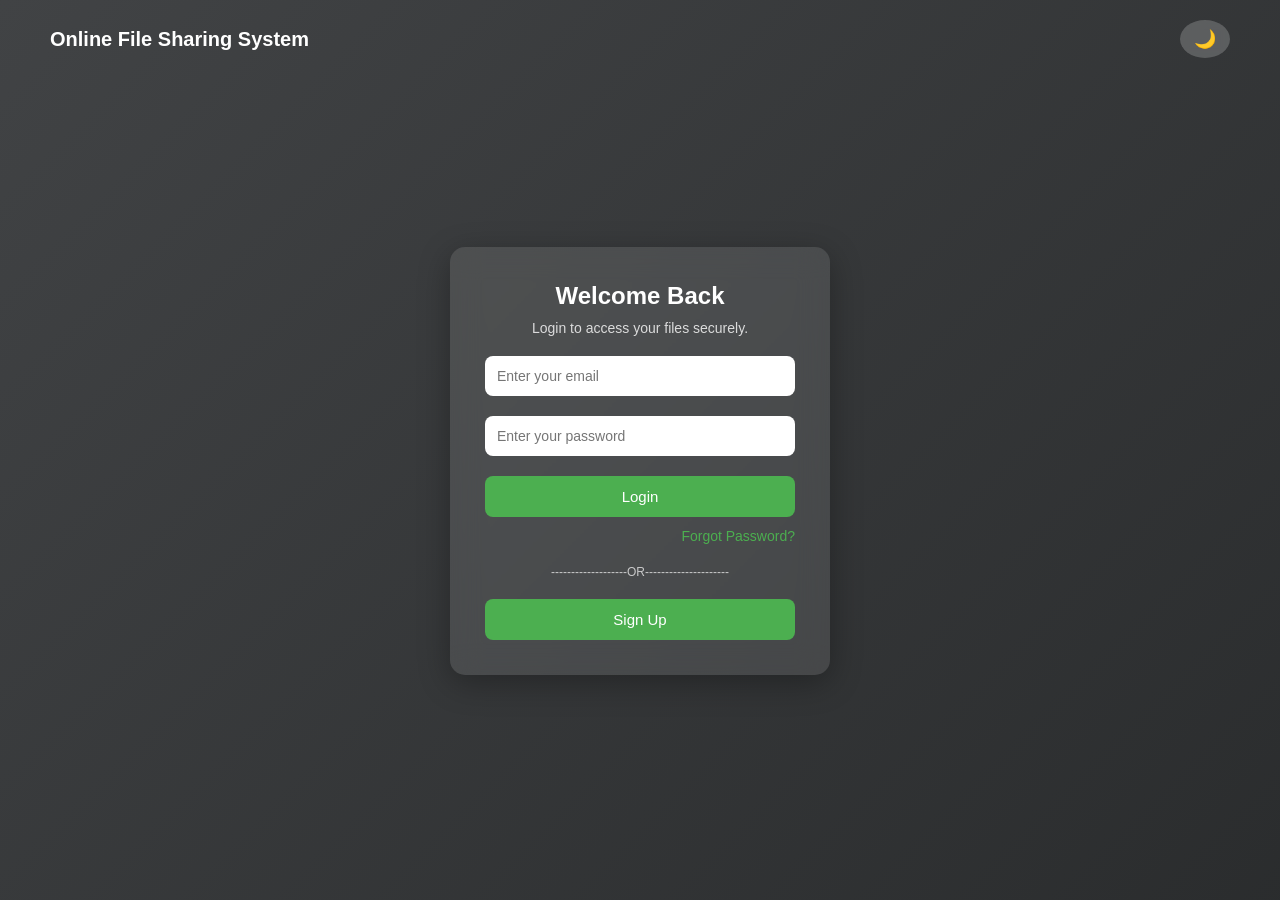
==== Frontend/Dashboard/index.html @ 9f50d28c "dashboard added some dashboard features" ====
<!DOCTYPE html>
<html lang="en">
<head>
  <meta charset="UTF-8">
  <meta name="viewport" content="width=device-width, initial-scale=1.0">
  <title>Online File Sharing System</title>
  <link href="https://fonts.googleapis.com/css2?family=Inter:wght@400;500;600;700&display=swap" rel="stylesheet">
  <link rel="stylesheet" href="https://cdnjs.cloudflare.com/ajax/libs/font-awesome/6.5.0/css/all.min.css">
  <link rel="stylesheet" href="style.css">
 <script>
  const currentUser = localStorage.getItem('username');
  
  if (!currentUser) {
    // Step back one folder, then enter the Login page folder
    window.location.href = '../Login page/index.html'; 
  }
</script>
</head>
<body>
    <script>
        const earlyTheme = localStorage.getItem('fileShareTheme') || 'dark';
    if (earlyTheme === 'dark') {
      document.body.classList.add('dark-mode');
    } else {
      document.body.classList.remove('dark-mode');
    }
    </script>

<div class="dashboard">

  <div class="sidebar">
    <h2 class="logo">
      <i class="fa-solid fa-layer-group" style="color: #4facfe;"></i> FileShare
    </h2>
    <ul>
      <li class="active"><i class="fa-solid fa-house"></i> Dashboard</li>
      <li><i class="fa-solid fa-folder"></i> My Files</li>
      <li class="spacer"></li>
      <li><i class="fa-solid fa-clock"></i> Recent Files</li>
      <li><i class="fa-solid fa-cloud-arrow-up"></i> Upload Files</li>
      <li class="spacer"></li>
      <li><i class="fa-solid fa-trash"></i> Trash</li>
      <li><i class="fa-solid fa-gear"></i> Settings</li>
    </ul>
  </div>

  <div class="main">
    
    <div class="topbar">
      <div class="search-bar">
        <i class="fa-solid fa-magnifying-glass"></i>
        <input type="text" placeholder="Search files...">
      </div>
      
      <div class="user-area">
  <div class="theme-toggle" id="theme-toggle" style="cursor: pointer; font-size: 20px; color: var(--text-muted);">
    <i class="fa-solid fa-moon"></i>
  </div>
  
  <div class="notification">
    <i class="fa-solid fa-bell"></i>
    <span class="badge">1</span>
  </div>
<div class="user-profile" id="profile-btn">
  <span id="display-username">Loading...</span>
  <i class="fa-solid fa-chevron-down"></i>
  
  <div class="profile-dropdown" id="profile-dropdown">
    <a href="profile.html"><i class="fa-regular fa-user"></i> My Profile</a>
    <a href="settings.html"><i class="fa-solid fa-gear"></i> Account Settings</a>
    <a href="#"><i class="fa-solid fa-cloud-arrow-up"></i> Upgrade Storage</a>
    <div class="dropdown-divider"></div>
    <a href="#" class="logout-text" id="logout-btn"><i class="fa-solid fa-arrow-right-from-bracket"></i> Log Out</a>
  </div>
</div>
</div>
    </div>

    <div class="stats">
      <div class="card">
        <div class="card-icon blue"><i class="fa-solid fa-file-lines"></i></div>
        <div class="card-info">
          <p>Files Uploaded</p>
          <h3>128</h3>
        </div>
      </div>

      <div class="card">
        <div class="card-icon green"><i class="fa-solid fa-database"></i></div>
        <div class="card-info">
          <p>Storage Used</p>
          <h3>6.8GB</h3>
        </div>
      </div>

      <div class="card">
        <div class="card-icon light-blue"><i class="fa-solid fa-link"></i></div>
        <div class="card-info">
          <p>Shared Links</p>
          <h3>24</h3>
        </div>
      </div>

      <div class="card">
        <div class="card-icon purple"><i class="fa-solid fa-download"></i></div>
        <div class="card-info">
          <p>Total Downloads</p>
          <h3>542</h3>
        </div>
      </div>
    </div>

    <div class="transfer">
      <div class="transfer-item">
        <div class="transfer-circle">
          <i class="fa-regular fa-paper-plane" style="color: #0088ff;"></i>
        </div>
        <p>Sent</p>
      </div>

      <div class="transfer-item">
        <div class="transfer-circle">
          <i class="fa-solid fa-download" style="background: -webkit-linear-gradient(#00c6ff, #0072ff); -webkit-background-clip: text; -webkit-text-fill-color: transparent;"></i>
        </div>
        <p>Receive</p>
      </div>
    </div>

    <h2 class="section-title">Recent Files</h2>
    <div class="table-container">
      <table>
        <thead>
          <tr>
            <th>File Name</th>
            <th>Size</th>
            <th>Uploaded</th>
            <th>Actions</th>
          </tr>
        </thead>
        <tbody>
          <tr>
            <td><i class="fa-solid fa-file-pdf" style="color: #ff4747;"></i> report.pdf</td>
            <td>2.5 MB</td>
            <td>Today</td>
            <td>
              <button class="action-btn"><i class="fa-solid fa-download"></i></button>
              <button class="action-btn"><i class="fa-solid fa-link"></i></button>
              <button class="action-btn"><i class="fa-solid fa-trash"></i></button>
            </td>
          </tr>
          <tr>
            <td><i class="fa-solid fa-file-video" style="color: #2b5cff;"></i> video.mp4</td>
            <td>1.8 GB</td>
            <td>Yesterday</td>
            <td>
              <button class="action-btn"><i class="fa-solid fa-download"></i></button>
              <button class="action-btn"><i class="fa-solid fa-link"></i></button>
              <button class="action-btn"><i class="fa-solid fa-trash"></i></button>
            </td>
          </tr>
          <tr>
            <td><i class="fa-solid fa-file-zipper" style="color: #ffb700;"></i> project.zip</td>
            <td>450 MB</td>
            <td>Mar 10, 2024</td>
            <td>
              <button class="action-btn"><i class="fa-solid fa-download"></i></button>
              <button class="action-btn"><i class="fa-solid fa-link"></i></button>
              <button class="action-btn"><i class="fa-solid fa-trash"></i></button>
            </td>
          </tr>
          <tr>
            <td><i class="fa-solid fa-file-image" style="color: #00d2ff;"></i> photo.jpg</td>
            <td>5.2 MB</td>
            <td>Mar 8, 2024</td>
            <td>
              <button class="action-btn"><i class="fa-solid fa-download"></i></button>
              <button class="action-btn"><i class="fa-solid fa-link"></i></button>
              <button class="action-btn"><i class="fa-solid fa-trash"></i></button>
            </td>
          </tr>
        </tbody>
      </table>
    </div>

  </div>
</div>
</div>
</div>

<script src="script.js"></script>

</body>
</html>
</body>
</html>
---- Frontend/Dashboard/style.css ----
* {
  box-sizing: border-box;
  margin: 0;
  padding: 0;
}

:root {
  /* Light Mode Variables */
  --bg-body: #f4f7f6;
  --bg-sidebar: #1e293b;
  --bg-card: #ffffff;
  --text-main: #333333;
  --text-muted: #64748b;
  --border-color: #e2e8f0;
  --hover-sidebar: #334155;
  --hover-btn: #f8fafc;
}

body.dark-mode {
  /* Dark Mode Variables */
  --bg-body: #0f172a;
  --bg-sidebar: #020617;
  --bg-card: #1e293b;
  --text-main: #f1f5f9;
  --text-muted: #94a3b8;
  --border-color: #334155;
  --hover-sidebar: #0f172a;
  --hover-btn: #334155;
}

body {
  font-family: 'Inter', Arial, sans-serif;
  background: var(--bg-body);
  color: var(--text-main);
  transition: background-color 0.3s ease, color 0.3s ease;
}

.dashboard {
  display: flex;
  height: 100vh;
}

/* SIDEBAR */
.sidebar {
  width: 250px;
  background: var(--bg-sidebar);
  color: white;
  padding: 20px 0;
  display: flex;
  flex-direction: column;
  transition: background-color 0.3s ease;
}

.logo {
  padding: 0 25px;
  margin-bottom: 30px;
  font-size: 20px;
  display: flex;
  align-items: center;
  gap: 10px;
}

.sidebar ul {
  list-style: none;
}

.sidebar li {
  padding: 15px 25px;
  cursor: pointer;
  display: flex;
  align-items: center;
  gap: 15px;
  font-size: 15px;
  color: #94a3b8;
  transition: all 0.2s ease;
}

.sidebar li.spacer {
  height: 20px;
  padding: 0;
  cursor: default;
}

.sidebar li:hover,
.sidebar li.active {
  background: var(--hover-sidebar);
  color: white;
}

.sidebar li.active {
  border-left: 4px solid #4facfe;
  padding-left: 21px;
}

.sidebar li i {
  font-size: 18px;
}

/* MAIN CONTENT */
.main {
  flex: 1;
  padding: 30px 40px;
  overflow-y: auto;
}

/* TOPBAR */
.topbar {
  display: flex;
  justify-content: space-between;
  align-items: center;
  margin-bottom: 30px;
  background: var(--bg-card);
  padding: 15px 25px;
  border-radius: 12px;
  box-shadow: 0 2px 10px rgba(0,0,0,0.02);
  transition: background-color 0.3s ease;
}

.search-bar {
  position: relative;
  width: 300px;
}

.search-bar i {
  position: absolute;
  left: 15px;
  top: 50%;
  transform: translateY(-50%);
  color: var(--text-muted);
}

.search-bar input {
  width: 100%;
  padding: 10px 10px 10px 40px;
  border: 1px solid var(--border-color);
  border-radius: 8px;
  background: var(--bg-body);
  color: var(--text-main);
  outline: none;
  font-family: inherit;
  transition: background-color 0.3s ease, border-color 0.3s ease, color 0.3s ease;
}

.user-area {
  display: flex;
  align-items: center;
  gap: 30px;
}

.notification {
  position: relative;
  cursor: pointer;
  color: var(--text-muted);
  font-size: 20px;
}

.badge {
  position: absolute;
  top: -5px;
  right: -5px;
  background: #ef4444;
  color: white;
  font-size: 10px;
  font-weight: bold;
  padding: 2px 6px;
  border-radius: 50%;
}

.user-profile {
  display: flex;
  align-items: center;
  gap: 10px;
  cursor: pointer;
  font-weight: 500;
}

/* STATS */
.stats {
  display: grid;
  grid-template-columns: repeat(4, 1fr);
  gap: 20px;
  margin-bottom: 40px;
}

.card {
  background: var(--bg-card);
  padding: 20px;
  border-radius: 12px;
  box-shadow: 0 2px 10px rgba(0,0,0,0.03);
  display: flex;
  align-items: center;
  gap: 15px;
  transition: background-color 0.3s ease;
}

.card-icon {
  width: 50px;
  height: 50px;
  border-radius: 8px;
  display: flex;
  align-items: center;
  justify-content: center;
  font-size: 22px;
}

.card-icon.blue { background: #eff6ff; color: #3b82f6; }
.card-icon.green { background: #f0fdf4; color: #22c55e; }
.card-icon.light-blue { background: #f0f9ff; color: #0ea5e9; }
.card-icon.purple { background: #faf5ff; color: #a855f7; }

body.dark-mode .card-icon.blue { background: rgba(59, 130, 246, 0.2); }
body.dark-mode .card-icon.green { background: rgba(34, 197, 94, 0.2); }
body.dark-mode .card-icon.light-blue { background: rgba(14, 165, 233, 0.2); }
body.dark-mode .card-icon.purple { background: rgba(168, 85, 247, 0.2); }

.card-info p {
  font-size: 13px;
  color: var(--text-muted);
  margin-bottom: 5px;
}

.card-info h3 {
  font-size: 22px;
  color: var(--text-main);
}

/* TRANSFER BUTTONS */
.transfer {
  display: flex;
  justify-content: center;
  gap: 80px;
  margin-bottom: 50px;
}

.transfer-item {
  text-align: center;
}

.transfer-circle {
  width: 120px;
  height: 120px;
  background: var(--bg-card);
  border-radius: 50%;
  display: flex;
  align-items: center;
  justify-content: center;
  font-size: 45px;
  box-shadow: 0 10px 25px rgba(0,0,0,0.05);
  cursor: pointer;
  transition: transform 0.2s ease, background-color 0.3s ease;
  margin-bottom: 15px;
}

.transfer-circle:hover {
  transform: translateY(-5px);
}

.transfer-item p {
  font-size: 18px;
  font-weight: 500;
  color: var(--text-main);
}

/* RECENT FILES TABLE */
.section-title {
  font-size: 18px;
  color: var(--text-main);
  margin-bottom: 15px;
}

.table-container {
  background: var(--bg-card);
  border-radius: 12px;
  box-shadow: 0 2px 10px rgba(0,0,0,0.03);
  padding: 10px 20px;
  transition: background-color 0.3s ease;
}

table {
  width: 100%;
  border-collapse: collapse;
}

th {
  text-align: left;
  padding: 15px 10px;
  font-size: 13px;
  color: var(--text-muted);
  font-weight: 600;
  border-bottom: 1px solid var(--border-color);
}

td {
  padding: 15px 10px;
  font-size: 14px;
  color: var(--text-main);
  border-bottom: 1px solid var(--border-color);
  font-weight: 500;
}

td i {
  font-size: 18px;
  margin-right: 10px;
  vertical-align: middle;
}

tr:last-child td {
  border-bottom: none;
}

.action-btn {
  background: var(--bg-card);
  border: 1px solid var(--border-color);
  border-radius: 6px;
  width: 32px;
  height: 32px;
  margin-right: 5px;
  cursor: pointer;
  color: var(--text-muted);
  transition: all 0.2s ease;
}

.action-btn i {
  margin: 0;
  font-size: 14px;
}

.action-btn:hover {
  background: var(--hover-btn);
  color: var(--text-main);
}
/* PROFILE DROPDOWN */
.user-profile {
  position: relative; 
}

.profile-dropdown {
  position: absolute;
  top: 45px;
  right: 0;
  width: 200px;
  background: var(--bg-card);
  border: 1px solid var(--border-color);
  border-radius: 10px;
  box-shadow: 0 10px 25px rgba(0,0,0,0.1);
  display: flex;
  flex-direction: column;
  padding: 10px 0;
  
  /* Hidden by default */
  opacity: 0;
  visibility: hidden;
  transform: translateY(-10px);
  transition: all 0.2s ease;
  z-index: 100;
}

/* Class to show the menu via JavaScript */
.profile-dropdown.show {
  opacity: 1;
  visibility: visible;
  transform: translateY(0);
}

.profile-dropdown a {
  text-decoration: none;
  color: var(--text-main);
  padding: 10px 20px;
  font-size: 14px;
  display: flex;
  align-items: center;
  gap: 12px;
  transition: background-color 0.2s ease;
}

.profile-dropdown a:hover {
  background: var(--hover-btn);
}

.profile-dropdown i {
  color: var(--text-muted);
  font-size: 16px;
  width: 16px;
  text-align: center;
}

.dropdown-divider {
  height: 1px;
  background: var(--border-color);
  margin: 8px 0;
}

.profile-dropdown .logout-text {
  color: #ef4444;
}

.profile-dropdown .logout-text i {
  color: #ef4444;
}
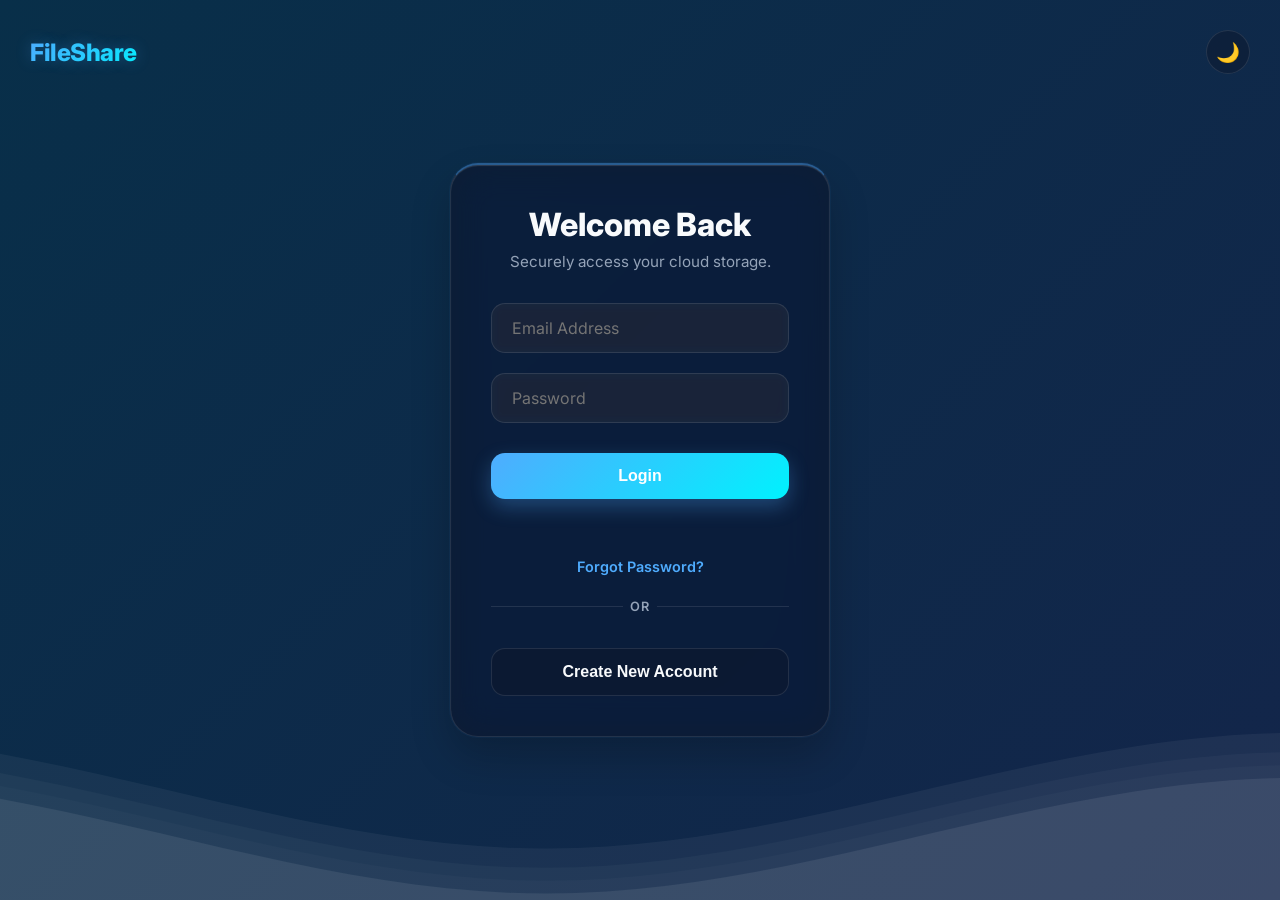
==== commit 537f5ffb: "password hash security changes" ====
--- a/Frontend/Dashboard/index.html
+++ b/Frontend/Dashboard/index.html
@@ -3,193 +3,208 @@
 <head>
   <meta charset="UTF-8">
   <meta name="viewport" content="width=device-width, initial-scale=1.0">
-  <title>Online File Sharing System</title>
+  <title>Dashboard - FileShare</title>
   <link href="https://fonts.googleapis.com/css2?family=Inter:wght@400;500;600;700&display=swap" rel="stylesheet">
   <link rel="stylesheet" href="https://cdnjs.cloudflare.com/ajax/libs/font-awesome/6.5.0/css/all.min.css">
   <link rel="stylesheet" href="style.css">
- <script>
-  const currentUser = localStorage.getItem('username');
-  
-  if (!currentUser) {
-    // Step back one folder, then enter the Login page folder
-    window.location.href = '../Login page/index.html'; 
-  }
-</script>
+  <script>if (!localStorage.getItem('username')) window.location.href = '../Login page/index.html';</script>
+  <style>
+    /* Storage usage bar on dashboard */
+    .storage-summary {
+      background: var(--bg-glass);
+      backdrop-filter: blur(16px) saturate(120%);
+      -webkit-backdrop-filter: blur(16px) saturate(120%);
+      border: 1px solid var(--border-glass);
+      border-radius: 14px;
+      padding: 16px 22px;
+      box-shadow: 0 4px 16px rgba(0,0,0,0.08), var(--reflection);
+      display: flex;
+      align-items: center;
+      gap: 16px;
+      margin-bottom: 30px;
+      flex-wrap: wrap;
+    }
+    .storage-icon { font-size: 22px; color: #4facfe; filter: drop-shadow(0 0 6px rgba(79,172,254,0.5)); }
+    .storage-info { flex: 1; min-width: 180px; }
+    .storage-label { font-size: 13px; font-weight: 600; color: var(--text-main); margin-bottom: 8px; display: flex; justify-content: space-between; }
+    .storage-track { height: 7px; background: rgba(255,255,255,0.1); border-radius: 4px; overflow: hidden; }
+    .storage-fill  { height: 100%; border-radius: 4px; background: linear-gradient(90deg, #4facfe, #00f2fe); transition: width 0.8s ease; }
+    .storage-fill.warn { background: linear-gradient(90deg, #f97316, #ef4444); }
+    .storage-pct { font-size: 13px; color: var(--text-muted); white-space: nowrap; }
+
+    /* Uploaded files mini list */
+    .upload-success-list {
+      margin-top: 12px;
+      display: flex;
+      flex-direction: column;
+      gap: 6px;
+      max-height: 160px;
+      overflow-y: auto;
+    }
+    .upload-success-item {
+      display: flex;
+      align-items: center;
+      gap: 10px;
+      padding: 8px 12px;
+      background: rgba(34,197,94,0.08);
+      border: 1px solid rgba(34,197,94,0.2);
+      border-radius: 8px;
+      font-size: 13px;
+      color: var(--text-main);
+      animation: slideInUp 0.3s ease;
+    }
+    .upload-success-item i { color: #22c55e; }
+    .upload-success-item .file-size { margin-left: auto; color: var(--text-muted); font-size: 12px; }
+    @keyframes slideInUp { from { opacity:0; transform: translateY(8px); } to { opacity:1; transform: translateY(0); } }
+  </style>
 </head>
 <body>
-    <script>
-        const earlyTheme = localStorage.getItem('fileShareTheme') || 'dark';
-    if (earlyTheme === 'dark') {
-      document.body.classList.add('dark-mode');
-    } else {
-      document.body.classList.remove('dark-mode');
-    }
-    </script>
-
-<div class="dashboard">
-
-  <div class="sidebar">
-    <h2 class="logo">
-      <i class="fa-solid fa-layer-group" style="color: #4facfe;"></i> FileShare
-    </h2>
-    <ul>
-      <li class="active"><i class="fa-solid fa-house"></i> Dashboard</li>
-      <li><i class="fa-solid fa-folder"></i> My Files</li>
-      <li class="spacer"></li>
-      <li><i class="fa-solid fa-clock"></i> Recent Files</li>
-      <li><i class="fa-solid fa-cloud-arrow-up"></i> Upload Files</li>
-      <li class="spacer"></li>
-      <li><i class="fa-solid fa-trash"></i> Trash</li>
-      <li><i class="fa-solid fa-gear"></i> Settings</li>
-    </ul>
+  <script>
+    if ((localStorage.getItem('fileShareTheme') || 'dark') === 'dark') document.body.classList.add('dark-mode');
+    else document.body.classList.remove('dark-mode');
+  </script>
+
+  <div class="dashboard">
+    <div class="sidebar">
+      <h2 class="logo"><i class="fa-solid fa-layer-group" style="color:#4facfe; filter:drop-shadow(0 0 6px rgba(79,172,254,0.6));"></i> <span style="background:linear-gradient(135deg,#4facfe,#a855f7);-webkit-background-clip:text;background-clip:text;-webkit-text-fill-color:transparent;">FileShare</span></h2>
+      <ul>
+        <li class="active"><a href="index.html"><i class="fa-solid fa-house"></i> Dashboard</a></li>
+        <li><a href="profile.html"><i class="fa-solid fa-user"></i> My Profile</a></li>
+        <li><a href="files.html"><i class="fa-solid fa-folder"></i> My Files</a></li>
+        <li><a href="settings.html"><i class="fa-solid fa-lock"></i> Account Security</a></li>
+        <li><a href="app_settings.html"><i class="fa-solid fa-sliders"></i> App Settings</a></li>
+      </ul>
+      <div class="sidebar-footer">
+        <button class="logout-btn-sidebar" id="sidebar-logout-btn">
+          <i class="fa-solid fa-arrow-right-from-bracket"></i> Log Out
+        </button>
+      </div>
+    </div>
+
+    <div class="main">
+      <div class="topbar">
+        <div class="hamburger-menu" id="hamburger-menu"><span></span><span></span><span></span></div>
+        <div class="search-bar">
+          <i class="fa-solid fa-magnifying-glass"></i>
+          <input type="text" placeholder="Search files..." id="dashboard-search">
+        </div>
+        <div class="user-area">
+          <div class="theme-toggle" id="theme-toggle" style="cursor:pointer;font-size:20px;color:var(--text-muted);"><i class="fa-solid fa-moon"></i></div>
+          <div class="notification" id="notification-bell">
+            <i class="fa-solid fa-bell"></i><span class="badge">1</span>
+            <div class="notification-dropdown" id="notification-dropdown">
+              <div class="notification-header">
+                <h3>Notifications</h3>
+                <div class="clear-all" id="clear-notifications">Clear All</div>
+              </div>
+              <div class="notification-list" id="notification-list">
+                <div class="notification-empty" id="notification-empty">No notifications</div>
+              </div>
+            </div>
+          </div>
+          <div class="user-profile" id="profile-btn">
+            <span id="display-username">Loading...</span><i class="fa-solid fa-chevron-down"></i>
+            <div class="profile-dropdown" id="profile-dropdown">
+              <a href="profile.html"><i class="fa-regular fa-user"></i> My Profile</a>
+              <a href="settings.html"><i class="fa-solid fa-lock"></i> Account Security</a>
+              <a href="app_settings.html"><i class="fa-solid fa-sliders"></i> App Settings</a>
+              <div class="dropdown-divider"></div>
+              <a href="#" class="logout-text" id="logout-btn"><i class="fa-solid fa-arrow-right-from-bracket"></i> Log Out</a>
+            </div>
+          </div>
+        </div>
+      </div>
+
+      <!-- Stats -->
+      <div class="stats" id="stats-container"></div>
+
+      <!-- Storage summary bar -->
+      <div class="storage-summary">
+        <i class="fa-solid fa-hard-drive storage-icon"></i>
+        <div class="storage-info">
+          <div class="storage-label">
+            <span>Storage</span>
+            <span id="dash-storage-text">0 MB of 1 GB</span>
+          </div>
+          <div class="storage-track">
+            <div class="storage-fill" id="dash-storage-fill" style="width:0%;"></div>
+          </div>
+        </div>
+        <div class="storage-pct"><span id="dash-storage-pct">0%</span> used</div>
+        <a href="files.html" style="text-decoration:none;">
+          <button style="padding:7px 14px;border-radius:8px;border:1px solid var(--border-glass);background:var(--bg-glass);color:var(--text-main);cursor:pointer;font-size:13px;font-weight:600;backdrop-filter:blur(8px);">
+            Manage →
+          </button>
+        </a>
+      </div>
+
+      <!-- Transfer circles -->
+      <div class="transfer">
+        <div class="transfer-item">
+          <a href="#" style="text-decoration:none;" title="Send functionality coming soon">
+            <div class="transfer-circle"><i class="fa-regular fa-paper-plane" style="color:#0088ff;"></i></div>
+          </a>
+          <p>Sent</p>
+        </div>
+        <div class="transfer-item">
+          <a href="#" style="text-decoration:none;" title="Receive functionality coming soon">
+            <div class="transfer-circle"><i class="fa-solid fa-download" style="color:#4facfe;"></i></div>
+          </a>
+          <p>Receive</p>
+        </div>
+      </div>
+
+      <!-- Drag & Drop Upload -->
+      <div class="upload-dropzone" id="upload-dropzone">
+        <i class="fa-solid fa-cloud-arrow-up"></i>
+        <h3>Drag & Drop Files Here</h3>
+        <p>Or click to browse your device</p>
+        <input type="file" id="file-input" multiple>
+        <button class="browse-btn" id="browse-btn"><i class="fa-solid fa-folder-open"></i> Browse Files</button>
+        <div class="upload-progress" id="upload-progress" style="display:none;">
+          <div class="progress-bar"><div class="progress-fill" id="progress-fill"></div></div>
+          <span id="progress-text">0%</span>
+        </div>
+        <!-- Success file list appears here -->
+        <div class="upload-success-list" id="upload-success-list"></div>
+      </div>
+
+      <div style="display:flex;align-items:center;justify-content:space-between;margin-bottom:15px;margin-top:10px;">
+        <h2 class="section-title" style="margin-bottom:0;">Recent Files</h2>
+        <a href="files.html" style="text-decoration:none;font-size:13px;color:#4facfe;font-weight:600;">View all →</a>
+      </div>
+      <div class="table-container" id="recent-files-container"></div>
+    </div>
   </div>
 
-  <div class="main">
-    
-    <div class="topbar">
-      <div class="search-bar">
-        <i class="fa-solid fa-magnifying-glass"></i>
-        <input type="text" placeholder="Search files...">
-      </div>
-      
-      <div class="user-area">
-  <div class="theme-toggle" id="theme-toggle" style="cursor: pointer; font-size: 20px; color: var(--text-muted);">
-    <i class="fa-solid fa-moon"></i>
-  </div>
-  
-  <div class="notification">
-    <i class="fa-solid fa-bell"></i>
-    <span class="badge">1</span>
-  </div>
-<div class="user-profile" id="profile-btn">
-  <span id="display-username">Loading...</span>
-  <i class="fa-solid fa-chevron-down"></i>
-  
-  <div class="profile-dropdown" id="profile-dropdown">
-    <a href="profile.html"><i class="fa-regular fa-user"></i> My Profile</a>
-    <a href="settings.html"><i class="fa-solid fa-gear"></i> Account Settings</a>
-    <a href="#"><i class="fa-solid fa-cloud-arrow-up"></i> Upgrade Storage</a>
-    <div class="dropdown-divider"></div>
-    <a href="#" class="logout-text" id="logout-btn"><i class="fa-solid fa-arrow-right-from-bracket"></i> Log Out</a>
-  </div>
-</div>
-</div>
-    </div>
-
-    <div class="stats">
-      <div class="card">
-        <div class="card-icon blue"><i class="fa-solid fa-file-lines"></i></div>
-        <div class="card-info">
-          <p>Files Uploaded</p>
-          <h3>128</h3>
-        </div>
-      </div>
-
-      <div class="card">
-        <div class="card-icon green"><i class="fa-solid fa-database"></i></div>
-        <div class="card-info">
-          <p>Storage Used</p>
-          <h3>6.8GB</h3>
-        </div>
-      </div>
-
-      <div class="card">
-        <div class="card-icon light-blue"><i class="fa-solid fa-link"></i></div>
-        <div class="card-info">
-          <p>Shared Links</p>
-          <h3>24</h3>
-        </div>
-      </div>
-
-      <div class="card">
-        <div class="card-icon purple"><i class="fa-solid fa-download"></i></div>
-        <div class="card-info">
-          <p>Total Downloads</p>
-          <h3>542</h3>
-        </div>
-      </div>
-    </div>
-
-    <div class="transfer">
-      <div class="transfer-item">
-        <div class="transfer-circle">
-          <i class="fa-regular fa-paper-plane" style="color: #0088ff;"></i>
-        </div>
-        <p>Sent</p>
-      </div>
-
-      <div class="transfer-item">
-        <div class="transfer-circle">
-          <i class="fa-solid fa-download" style="background: -webkit-linear-gradient(#00c6ff, #0072ff); -webkit-background-clip: text; -webkit-text-fill-color: transparent;"></i>
-        </div>
-        <p>Receive</p>
-      </div>
-    </div>
-
-    <h2 class="section-title">Recent Files</h2>
-    <div class="table-container">
-      <table>
-        <thead>
-          <tr>
-            <th>File Name</th>
-            <th>Size</th>
-            <th>Uploaded</th>
-            <th>Actions</th>
-          </tr>
-        </thead>
-        <tbody>
-          <tr>
-            <td><i class="fa-solid fa-file-pdf" style="color: #ff4747;"></i> report.pdf</td>
-            <td>2.5 MB</td>
-            <td>Today</td>
-            <td>
-              <button class="action-btn"><i class="fa-solid fa-download"></i></button>
-              <button class="action-btn"><i class="fa-solid fa-link"></i></button>
-              <button class="action-btn"><i class="fa-solid fa-trash"></i></button>
-            </td>
-          </tr>
-          <tr>
-            <td><i class="fa-solid fa-file-video" style="color: #2b5cff;"></i> video.mp4</td>
-            <td>1.8 GB</td>
-            <td>Yesterday</td>
-            <td>
-              <button class="action-btn"><i class="fa-solid fa-download"></i></button>
-              <button class="action-btn"><i class="fa-solid fa-link"></i></button>
-              <button class="action-btn"><i class="fa-solid fa-trash"></i></button>
-            </td>
-          </tr>
-          <tr>
-            <td><i class="fa-solid fa-file-zipper" style="color: #ffb700;"></i> project.zip</td>
-            <td>450 MB</td>
-            <td>Mar 10, 2024</td>
-            <td>
-              <button class="action-btn"><i class="fa-solid fa-download"></i></button>
-              <button class="action-btn"><i class="fa-solid fa-link"></i></button>
-              <button class="action-btn"><i class="fa-solid fa-trash"></i></button>
-            </td>
-          </tr>
-          <tr>
-            <td><i class="fa-solid fa-file-image" style="color: #00d2ff;"></i> photo.jpg</td>
-            <td>5.2 MB</td>
-            <td>Mar 8, 2024</td>
-            <td>
-              <button class="action-btn"><i class="fa-solid fa-download"></i></button>
-              <button class="action-btn"><i class="fa-solid fa-link"></i></button>
-              <button class="action-btn"><i class="fa-solid fa-trash"></i></button>
-            </td>
-          </tr>
-        </tbody>
-      </table>
-    </div>
-
-  </div>
-</div>
-</div>
-</div>
-
-<script src="script.js"></script>
-
-</body>
-</html>
+  <script src="script.js"></script>
+  <script>
+    document.addEventListener('DOMContentLoaded', () => {
+      // Populate storage bar from cache
+      function updateDashStorage(mb) {
+        const QUOTA = 1024;
+        const pct = Math.min((mb / QUOTA) * 100, 100).toFixed(1);
+        document.getElementById('dash-storage-fill').style.width = pct + '%';
+        if (parseFloat(pct) >= 80) document.getElementById('dash-storage-fill').classList.add('warn');
+        document.getElementById('dash-storage-text').textContent = mb >= 1024
+          ? `${(mb/1024).toFixed(2)} GB of 1 GB`
+          : `${parseFloat(mb).toFixed(1)} MB of 1 GB`;
+        document.getElementById('dash-storage-pct').textContent = pct + '%';
+      }
+      const cachedMb = parseFloat(localStorage.getItem('userStorageMB') || '0');
+      updateDashStorage(cachedMb);
+
+      // Search filters the recent files table
+      const searchInput = document.getElementById('dashboard-search');
+      if (searchInput) {
+        searchInput.addEventListener('input', () => {
+          const q = searchInput.value.toLowerCase();
+          document.querySelectorAll('#recent-files-container tbody tr').forEach(row => {
+            row.style.display = row.textContent.toLowerCase().includes(q) ? '' : 'none';
+          });
+        });
+      }
+    });
+  </script>
 </body>
 </html>
--- a/Frontend/Dashboard/style.css
+++ b/Frontend/Dashboard/style.css
@@ -5,50 +5,112 @@
 }
 
 :root {
-  /* Light Mode Variables */
-  --bg-body: #f4f7f6;
-  --bg-sidebar: #1e293b;
-  --bg-card: #ffffff;
-  --text-main: #333333;
-  --text-muted: #64748b;
-  --border-color: #e2e8f0;
-  --hover-sidebar: #334155;
-  --hover-btn: #f8fafc;
+  /* Light Mode Variables - Soft Animated Gradient */
+  --bg-body-1: #e0c3fc;
+  --bg-body-2: #8ec5fc;
+  --bg-body-3: #e0f2fe;
+  
+  /* Glass & Neon Variables (Light) */
+  --bg-glass: rgba(255, 255, 255, 0.4);
+  --bg-glass-heavy: rgba(255, 255, 255, 0.65);
+  --border-glass: rgba(255, 255, 255, 0.6);
+  --reflection: inset 0 1px 1px rgba(255, 255, 255, 0.9);
+  --neon-glow: rgba(59, 130, 246, 0.4);
+  
+  --text-main: #1e293b;
+  --text-muted: #475569;
+  --hover-btn: rgba(255, 255, 255, 0.8);
 }
 
 body.dark-mode {
-  /* Dark Mode Variables */
-  --bg-body: #0f172a;
-  --bg-sidebar: #020617;
-  --bg-card: #1e293b;
-  --text-main: #f1f5f9;
+  /* Dark Mode Variables - Deep Animated Gradient */
+  --bg-body-1: #0f172a;
+  --bg-body-2: #1e1b4b;
+  --bg-body-3: #082f49;
+  
+  /* Glass & Neon Variables (Dark) */
+  --bg-glass: rgba(15, 23, 42, 0.45);
+  --bg-glass-heavy: rgba(15, 23, 42, 0.7);
+  --border-glass: rgba(255, 255, 255, 0.1);
+  --reflection: inset 0 1px 1px rgba(255, 255, 255, 0.15);
+  --neon-glow: rgba(79, 172, 254, 0.6);
+  
+  --text-main: #f8fafc;
   --text-muted: #94a3b8;
-  --border-color: #334155;
-  --hover-sidebar: #0f172a;
-  --hover-btn: #334155;
-}
-
+  --hover-btn: rgba(255, 255, 255, 0.1);
+}
+
+/* Animated Gradient Background */
 body {
   font-family: 'Inter', Arial, sans-serif;
-  background: var(--bg-body);
-  color: var(--text-main);
-  transition: background-color 0.3s ease, color 0.3s ease;
+  background: linear-gradient(-45deg, var(--bg-body-1), var(--bg-body-2), var(--bg-body-3));
+  background-size: 400% 400%;
+  animation: gradientBG 15s ease infinite;
+  color: var(--text-main);
+  transition: color 0.3s ease;
+  min-height: 100vh;
+  position: relative;
+  overflow-x: hidden;
+}
+
+/* Ambient floating orbs behind everything */
+body::before, body::after {
+  content: '';
+  position: fixed;
+  border-radius: 50%;
+  filter: blur(80px);
+  pointer-events: none;
+  z-index: 0;
+}
+body::before {
+  width: 520px; height: 520px;
+  background: radial-gradient(circle, rgba(79,172,254,0.18), transparent 70%);
+  top: -120px; left: -120px;
+  animation: floatOrb1 20s ease-in-out infinite alternate;
+}
+body::after {
+  width: 420px; height: 420px;
+  background: radial-gradient(circle, rgba(168,85,247,0.15), transparent 70%);
+  bottom: -90px; right: -90px;
+  animation: floatOrb2 25s ease-in-out infinite alternate;
+}
+@keyframes floatOrb1 { from { transform: translate(0,0); } to { transform: translate(60px, 40px); } }
+@keyframes floatOrb2 { from { transform: translate(0,0); } to { transform: translate(-50px, -30px); } }
+
+@keyframes gradientBG {
+  0% { background-position: 0% 50%; }
+  50% { background-position: 100% 50%; }
+  100% { background-position: 0% 50%; }
 }
 
 .dashboard {
   display: flex;
   height: 100vh;
+}
+
+/* ================= GLASS REUSABLE STYLES ================= */
+.glass-panel {
+  background: var(--bg-glass);
+  backdrop-filter: blur(16px) saturate(120%);
+  -webkit-backdrop-filter: blur(16px) saturate(120%);
+  border: 1px solid var(--border-glass);
+  box-shadow: 0 8px 32px 0 rgba(0, 0, 0, 0.1), var(--reflection);
+  transition: all 0.3s ease;
 }
 
 /* SIDEBAR */
 .sidebar {
   width: 250px;
-  background: var(--bg-sidebar);
-  color: white;
+  background: var(--bg-glass-heavy);
+  backdrop-filter: blur(20px) saturate(120%);
+  -webkit-backdrop-filter: blur(20px) saturate(120%);
+  border-right: 1px solid var(--border-glass);
   padding: 20px 0;
   display: flex;
   flex-direction: column;
-  transition: background-color 0.3s ease;
+  z-index: 10;
+  box-shadow: 4px 0 24px rgba(0,0,0,0.05), var(--reflection);
+  height: 100vh; /* Ensure full height */
 }
 
 .logo {
@@ -58,10 +120,12 @@
   display: flex;
   align-items: center;
   gap: 10px;
-}
-
-.sidebar ul {
+  text-shadow: 0 0 10px var(--neon-glow); /* Neon text glow */
+}
+
+.sidebar ul { 
   list-style: none;
+  flex: 1; /* This will push everything after the ul to the bottom */
 }
 
 .sidebar li {
@@ -71,30 +135,80 @@
   align-items: center;
   gap: 15px;
   font-size: 15px;
-  color: #94a3b8;
+  color: var(--text-muted);
   transition: all 0.2s ease;
-}
-
-.sidebar li.spacer {
-  height: 20px;
-  padding: 0;
-  cursor: default;
-}
-
-.sidebar li:hover,
-.sidebar li.active {
-  background: var(--hover-sidebar);
+  position: relative;
+}
+
+.sidebar-footer {
+  padding: 20px 25px;
+  border-top: 1px solid var(--border-glass);
+  margin-top: auto;
+}
+
+.logout-btn-sidebar {
+  width: 100%;
+  display: flex;
+  align-items: center;
+  gap: 12px;
+  padding: 12px 20px;
+  background: rgba(239, 68, 68, 0.1);
+  border: 1px solid rgba(239, 68, 68, 0.2);
+  border-radius: 12px;
+  color: #ef4444;
+  font-size: 14px;
+  font-weight: 600;
+  cursor: pointer;
+  transition: all 0.2s ease;
+}
+
+.logout-btn-sidebar:hover {
+  background: #ef4444;
   color: white;
-}
-
-.sidebar li.active {
+  box-shadow: 0 4px 15px rgba(239, 68, 68, 0.4);
+  transform: translateY(-2px);
+}
+
+.sidebar li {
+  cursor: pointer;
+  transition: all 0.2s ease;
+  position: relative;
+  display: flex;
+}
+
+.sidebar li a {
+  display: flex;
+  align-items: center;
+  gap: 15px;
+  padding: 15px 25px;
+  width: 100%;
+  color: var(--text-muted);
+  text-decoration: none;
+  transition: all 0.2s ease;
+}
+
+.sidebar li:hover a {
+  background: var(--hover-btn);
+  color: var(--text-main);
+}
+
+.sidebar li.active a {
+  color: var(--text-main);
+  background: linear-gradient(90deg, rgba(79,172,254,0.15) 0%, transparent 100%);
   border-left: 4px solid #4facfe;
   padding-left: 21px;
-}
-
-.sidebar li i {
-  font-size: 18px;
-}
+  box-shadow: inset 15px 0 20px -15px var(--neon-glow);
+  text-shadow: 0 0 8px rgba(255,255,255,0.3);
+  font-weight: 600;
+  letter-spacing: 0.01em;
+}
+
+.sidebar li.active i {
+  color: #4facfe;
+  filter: drop-shadow(0 0 8px #4facfe);
+}
+
+.sidebar li i { font-size: 18px; }
 
 /* MAIN CONTENT */
 .main {
@@ -109,11 +223,8 @@
   justify-content: space-between;
   align-items: center;
   margin-bottom: 30px;
-  background: var(--bg-card);
   padding: 15px 25px;
-  border-radius: 12px;
-  box-shadow: 0 2px 10px rgba(0,0,0,0.02);
-  transition: background-color 0.3s ease;
+  border-radius: 16px;
 }
 
 .search-bar {
@@ -132,13 +243,21 @@
 .search-bar input {
   width: 100%;
   padding: 10px 10px 10px 40px;
-  border: 1px solid var(--border-color);
-  border-radius: 8px;
-  background: var(--bg-body);
+  border: 1px solid var(--border-glass);
+  border-radius: 12px;
+  background: rgba(255, 255, 255, 0.1);
   color: var(--text-main);
   outline: none;
   font-family: inherit;
-  transition: background-color 0.3s ease, border-color 0.3s ease, color 0.3s ease;
+  backdrop-filter: blur(5px);
+  transition: all 0.3s ease;
+  box-shadow: var(--reflection);
+}
+
+.search-bar input:focus {
+  border-color: #4facfe;
+  box-shadow: 0 0 15px var(--neon-glow), var(--reflection);
+  background: rgba(255, 255, 255, 0.2);
 }
 
 .user-area {
@@ -150,8 +269,13 @@
 .notification {
   position: relative;
   cursor: pointer;
-  color: var(--text-muted);
+  color: var(--text-main);
   font-size: 20px;
+  transition: text-shadow 0.2s ease;
+}
+
+.notification:hover {
+  text-shadow: 0 0 10px var(--neon-glow);
 }
 
 .badge {
@@ -164,6 +288,7 @@
   font-weight: bold;
   padding: 2px 6px;
   border-radius: 50%;
+  box-shadow: 0 0 10px rgba(239, 68, 68, 0.6); /* Neon red */
 }
 
 .user-profile {
@@ -172,9 +297,10 @@
   gap: 10px;
   cursor: pointer;
   font-weight: 500;
-}
-
-/* STATS */
+  position: relative; 
+}
+
+/* STATS CARDS */
 .stats {
   display: grid;
   grid-template-columns: repeat(4, 1fr);
@@ -183,35 +309,50 @@
 }
 
 .card {
-  background: var(--bg-card);
   padding: 20px;
-  border-radius: 12px;
-  box-shadow: 0 2px 10px rgba(0,0,0,0.03);
+  border-radius: 16px;
   display: flex;
   align-items: center;
   gap: 15px;
-  transition: background-color 0.3s ease;
+  position: relative;
+  overflow: hidden;
+}
+
+/* Shimmer overlay on card hover */
+.card::after {
+  content: '';
+  position: absolute;
+  inset: 0;
+  border-radius: 16px;
+  background: linear-gradient(135deg, rgba(255,255,255,0.15), transparent 60%, rgba(255,255,255,0.04));
+  opacity: 0;
+  transition: opacity 0.35s ease;
+  pointer-events: none;
+}
+
+.card:hover::after { opacity: 1; }
+
+.card:hover {
+  transform: translateY(-3px);
+  box-shadow: 0 12px 40px 0 rgba(0, 0, 0, 0.15), var(--reflection), 0 0 20px var(--neon-glow);
 }
 
 .card-icon {
   width: 50px;
   height: 50px;
-  border-radius: 8px;
+  border-radius: 12px;
   display: flex;
   align-items: center;
   justify-content: center;
   font-size: 22px;
-}
-
-.card-icon.blue { background: #eff6ff; color: #3b82f6; }
-.card-icon.green { background: #f0fdf4; color: #22c55e; }
-.card-icon.light-blue { background: #f0f9ff; color: #0ea5e9; }
-.card-icon.purple { background: #faf5ff; color: #a855f7; }
-
-body.dark-mode .card-icon.blue { background: rgba(59, 130, 246, 0.2); }
-body.dark-mode .card-icon.green { background: rgba(34, 197, 94, 0.2); }
-body.dark-mode .card-icon.light-blue { background: rgba(14, 165, 233, 0.2); }
-body.dark-mode .card-icon.purple { background: rgba(168, 85, 247, 0.2); }
+  border: 1px solid rgba(255,255,255,0.2);
+}
+
+/* Neon glow for icons */
+.card-icon.blue { background: rgba(59, 130, 246, 0.15); color: #3b82f6; box-shadow: inset 0 0 10px rgba(59,130,246,0.2), 0 0 15px rgba(59,130,246,0.3); }
+.card-icon.green { background: rgba(34, 197, 94, 0.15); color: #22c55e; box-shadow: inset 0 0 10px rgba(34,197,94,0.2), 0 0 15px rgba(34,197,94,0.3); }
+.card-icon.light-blue { background: rgba(14, 165, 233, 0.15); color: #0ea5e9; box-shadow: inset 0 0 10px rgba(14,165,233,0.2), 0 0 15px rgba(14,165,233,0.3); }
+.card-icon.purple { background: rgba(168, 85, 247, 0.15); color: #a855f7; box-shadow: inset 0 0 10px rgba(168,85,247,0.2), 0 0 15px rgba(168,85,247,0.3); }
 
 .card-info p {
   font-size: 13px;
@@ -222,6 +363,7 @@
 .card-info h3 {
   font-size: 22px;
   color: var(--text-main);
+  text-shadow: 0 0 8px rgba(255,255,255,0.2);
 }
 
 /* TRANSFER BUTTONS */
@@ -232,27 +374,23 @@
   margin-bottom: 50px;
 }
 
-.transfer-item {
-  text-align: center;
-}
+.transfer-item { text-align: center; }
 
 .transfer-circle {
   width: 120px;
   height: 120px;
-  background: var(--bg-card);
   border-radius: 50%;
   display: flex;
   align-items: center;
   justify-content: center;
   font-size: 45px;
-  box-shadow: 0 10px 25px rgba(0,0,0,0.05);
   cursor: pointer;
-  transition: transform 0.2s ease, background-color 0.3s ease;
   margin-bottom: 15px;
 }
 
 .transfer-circle:hover {
   transform: translateY(-5px);
+  box-shadow: 0 15px 35px rgba(0,0,0,0.1), var(--reflection), 0 0 30px var(--neon-glow);
 }
 
 .transfer-item p {
@@ -263,17 +401,21 @@
 
 /* RECENT FILES TABLE */
 .section-title {
-  font-size: 18px;
+  font-size: 19px;
+  font-weight: 700;
+  letter-spacing: -0.3px;
   color: var(--text-main);
   margin-bottom: 15px;
+  background: linear-gradient(135deg, var(--text-main) 40%, var(--text-muted));
+  -webkit-background-clip: text;
+  background-clip: text;
+  -webkit-text-fill-color: transparent;
+  text-shadow: none;
 }
 
 .table-container {
-  background: var(--bg-card);
-  border-radius: 12px;
-  box-shadow: 0 2px 10px rgba(0,0,0,0.03);
+  border-radius: 16px;
   padding: 10px 20px;
-  transition: background-color 0.3s ease;
 }
 
 table {
@@ -287,75 +429,75 @@
   font-size: 13px;
   color: var(--text-muted);
   font-weight: 600;
-  border-bottom: 1px solid var(--border-color);
+  border-bottom: 1px solid var(--border-glass);
 }
 
 td {
   padding: 15px 10px;
   font-size: 14px;
   color: var(--text-main);
-  border-bottom: 1px solid var(--border-color);
+  border-bottom: 1px solid rgba(255,255,255,0.05);
   font-weight: 500;
 }
+
+/* Soft hover effect for table rows */
+tbody tr { transition: background-color 0.2s ease; }
+tbody tr:hover { background: rgba(255, 255, 255, 0.05); }
 
 td i {
   font-size: 18px;
   margin-right: 10px;
   vertical-align: middle;
-}
-
-tr:last-child td {
-  border-bottom: none;
-}
+  filter: drop-shadow(0 0 4px rgba(255,255,255,0.3));
+}
+
+tr:last-child td { border-bottom: none; }
 
 .action-btn {
-  background: var(--bg-card);
-  border: 1px solid var(--border-color);
-  border-radius: 6px;
+  background: rgba(255, 255, 255, 0.1);
+  border: 1px solid var(--border-glass);
+  border-radius: 8px;
   width: 32px;
   height: 32px;
   margin-right: 5px;
   cursor: pointer;
-  color: var(--text-muted);
+  color: var(--text-main);
   transition: all 0.2s ease;
-}
-
-.action-btn i {
-  margin: 0;
-  font-size: 14px;
-}
+  box-shadow: var(--reflection);
+}
+
+.action-btn i { margin: 0; font-size: 14px; }
 
 .action-btn:hover {
-  background: var(--hover-btn);
-  color: var(--text-main);
-}
+  background: #3b82f6;
+  color: white;
+  border-color: #3b82f6;
+  box-shadow: 0 0 15px #3b82f6, var(--reflection);
+}
+
 /* PROFILE DROPDOWN */
-.user-profile {
-  position: relative; 
-}
-
 .profile-dropdown {
   position: absolute;
   top: 45px;
   right: 0;
-  width: 200px;
-  background: var(--bg-card);
-  border: 1px solid var(--border-color);
-  border-radius: 10px;
-  box-shadow: 0 10px 25px rgba(0,0,0,0.1);
+  width: 220px;
+  background: var(--bg-glass-heavy);
+  backdrop-filter: blur(25px) saturate(150%);
+  -webkit-backdrop-filter: blur(25px) saturate(150%);
+  border-radius: 12px;
   display: flex;
   flex-direction: column;
   padding: 10px 0;
-  
-  /* Hidden by default */
+
   opacity: 0;
   visibility: hidden;
   transform: translateY(-10px);
-  transition: all 0.2s ease;
   z-index: 100;
-}
-
-/* Class to show the menu via JavaScript */
+  border: 1px solid var(--border-glass);
+  box-shadow: 0 15px 40px rgba(0, 0, 0, 0.2), var(--reflection);
+  transition: all 0.3s ease cubic-bezier(0.4, 0, 0.2, 1);
+}
+
 .profile-dropdown.show {
   opacity: 1;
   visibility: visible;
@@ -365,7 +507,7 @@
 .profile-dropdown a {
   text-decoration: none;
   color: var(--text-main);
-  padding: 10px 20px;
+  padding: 12px 20px;
   font-size: 14px;
   display: flex;
   align-items: center;
@@ -375,25 +517,698 @@
 
 .profile-dropdown a:hover {
   background: var(--hover-btn);
-}
-
-.profile-dropdown i {
-  color: var(--text-muted);
-  font-size: 16px;
-  width: 16px;
-  text-align: center;
+  color: var(--text-main);
 }
 
 .dropdown-divider {
   height: 1px;
-  background: var(--border-color);
+  background: var(--border-glass);
   margin: 8px 0;
 }
 
-.profile-dropdown .logout-text {
-  color: #ef4444;
-}
-
-.profile-dropdown .logout-text i {
-  color: #ef4444;
+/* ================= MODAL OVERLAY ================= */
+.modal-overlay {
+  position: fixed;
+  top: 0; left: 0; right: 0; bottom: 0;
+  background: rgba(0, 0, 0, 0.4);
+  backdrop-filter: blur(8px);
+  display: flex;
+  align-items: center;
+  justify-content: center;
+  z-index: 1000;
+  opacity: 0;
+  visibility: hidden;
+  transition: all 0.3s ease;
+}
+
+.modal-overlay.active {
+  opacity: 1;
+  visibility: visible;
+}
+
+.modal-content {
+  padding: 30px;
+  border-radius: 16px;
+  width: 400px;
+  max-width: 90%;
+}
+
+/* ================= GLOBAL FORM STYLES ================= */
+.form-group {
+  margin-bottom: 20px;
+  display: flex;
+  flex-direction: column;
+  gap: 8px;
+}
+
+.text-input, .file-input {
+  padding: 12px;
+  border: 1px solid var(--border-glass);
+  border-radius: 10px;
+  background: rgba(255, 255, 255, 0.05);
+  color: var(--text-main);
+  font-family: inherit;
+  font-size: 14px;
+  outline: none;
+  transition: all 0.3s ease;
+  width: 100%;
+  box-shadow: inset 0 2px 4px rgba(0,0,0,0.05);
+}
+
+.text-input:focus, .file-input:focus {
+  border-color: #4facfe;
+  box-shadow: 0 0 15px var(--neon-glow), inset 0 2px 4px rgba(0,0,0,0.05);
+  background: rgba(255, 255, 255, 0.15);
+}
+
+.btn-primary {
+  background: linear-gradient(135deg, #4facfe 0%, #00f2fe 100%);
+  color: white;
+  border: none;
+  padding: 10px 20px;
+  border-radius: 8px;
+  cursor: pointer;
+  font-weight: 600;
+  box-shadow: 0 4px 15px rgba(79, 172, 254, 0.4), var(--reflection);
+  transition: all 0.2s ease;
+}
+
+.btn-primary:hover {
+  transform: translateY(-2px);
+  box-shadow: 0 8px 25px rgba(79, 172, 254, 0.6), var(--reflection);
+}
+
+.btn-cancel {
+  background: rgba(255, 255, 255, 0.1);
+  border: 1px solid var(--border-glass);
+  padding: 10px 20px;
+  border-radius: 8px;
+  cursor: pointer;
+  color: var(--text-main);
+  font-weight: 500;
+  transition: all 0.2s ease;
+}
+
+.btn-cancel:hover { background: rgba(255, 255, 255, 0.2); }
+
+/* INJECT GLASS CLASS INTO HTML COMPONENTS */
+.topbar, .card, .transfer-circle, .table-container, .profile-dropdown, .modal-content,
+.profile-header, .settings-container, .profile-stats-pill,
+.profile-card, .stat-card, .profile-panel {
+  background: var(--bg-glass);
+  backdrop-filter: blur(16px) saturate(120%);
+  -webkit-backdrop-filter: blur(16px) saturate(120%);
+  border: 1px solid var(--border-glass);
+  box-shadow: 0 8px 32px 0 rgba(0, 0, 0, 0.1), var(--reflection);
+}
+
+/* Profile card uses heavier glass to stand out above the cover banner */
+.profile-card {
+  background: var(--bg-glass-heavy);
+  backdrop-filter: blur(20px) saturate(120%);
+  -webkit-backdrop-filter: blur(20px) saturate(120%);
+}
+
+/* ================= SKELETON LOADERS ================= */
+.skeleton-loader {
+  background: linear-gradient(90deg, #f0f0f0 25%, #e0e0e0 50%, #f0f0f0 75%);
+  background-size: 200% 100%;
+  animation: loading 1.5s ease infinite;
+  border-radius: 8px;
+}
+
+@keyframes loading {
+  0% { background-position: 200% 0; }
+  100% { background-position: -200% 0; }
+}
+
+/* Skeleton variants */
+.skeleton-text {
+  height: 20px;
+  width: 100%;
+  margin: 4px 0;
+}
+
+.skeleton-text-lg {
+  height: 24px;
+  width: 100%;
+  margin: 4px 0;
+}
+
+.skeleton-circle {
+  width: 40px;
+  height: 40px;
+  border-radius: 50%;
+  margin: 0 auto;
+}
+
+.skeleton-rect {
+  width: 100%;
+  height: 16px;
+  border-radius: 4px;
+  margin: 4px 0;
+}
+
+.skeleton-rect-lg {
+  width: 100%;
+  height: 24px;
+  border-radius: 4px;
+  margin: 4px 0;
+}
+
+/* Dark mode skeleton loaders */
+body.dark-mode .skeleton-loader {
+  background: linear-gradient(90deg, #374151 25%, #424b5c 50%, #374151 75%);
+  background-size: 200% 100%;
+}
+
+body.dark-mode .skeleton-text,
+body.dark-mode .skeleton-text-lg,
+body.dark-mode .skeleton-rect,
+body.dark-mode .skeleton-rect-lg {
+  background: rgba(75, 85, 99, 0.5);
+}
+.notification-dropdown {
+  position: absolute;
+  top: 100%;
+  right: 0;
+  width: 320px;
+  margin-top: 10px;
+  background: var(--bg-glass-heavy);
+  backdrop-filter: blur(20px) saturate(120%);
+  -webkit-backdrop-filter: blur(20px) saturate(120%);
+  border: 1px solid var(--border-glass);
+  border-radius: 12px;
+  box-shadow: 0 15px 40px rgba(0, 0, 0, 0.2), var(--reflection);
+  z-index: 100;
+  opacity: 0;
+  visibility: hidden;
+  transform: translateY(-10px);
+  transition: all 0.3s ease;
+  overflow: hidden;
+}
+
+.notification-dropdown.active {
+  opacity: 1;
+  visibility: visible;
+  transform: translateY(0);
+}
+
+.notification-header {
+  padding: 16px 20px;
+  border-bottom: 1px solid var(--border-glass);
+  display: flex;
+  justify-content: space-between;
+  align-items: center;
+}
+
+.notification-header h3 {
+  font-size: 16px;
+  color: var(--text-main);
+  margin: 0;
+}
+
+.notification-header .clear-all {
+  font-size: 13px;
+  color: var(--text-muted);
+  cursor: pointer;
+  padding: 4px 8px;
+  border-radius: 6px;
+  transition: background 0.2s ease;
+}
+
+.notification-header .clear-all:hover {
+  background: var(--hover-btn);
+}
+
+.notification-list {
+  max-height: 300px;
+  overflow-y: auto;
+  padding: 12px 0;
+}
+
+/* Custom scrollbar for notification list */
+.notification-list::-webkit-scrollbar {
+  width: 6px;
+}
+
+.notification-list::-webkit-scrollbar-track {
+  background: transparent;
+}
+
+.notification-list::-webkit-scrollbar-thumb {
+  background: var(--border-glass);
+  border-radius: 3px;
+}
+
+.notification-list::-webkit-scrollbar-thumb:hover {
+  background: var(--text-muted);
+}
+
+.notification-item {
+  display: flex;
+  align-items: flex-start;
+  padding: 12px 20px;
+  border-bottom: 1px solid rgba(255,255,255,0.05);
+  transition: background 0.2s ease;
+  cursor: pointer;
+}
+
+.notification-item:hover {
+  background: var(--hover-btn);
+}
+
+.notification-item.unread {
+  background: rgba(79, 172, 254, 0.05);
+  border-left: 3px solid #4facfe;
+}
+
+.notification-item.unread .notification-title {
+  font-weight: 600;
+}
+
+.notification-item:last-child {
+  border-bottom: none;
+}
+
+.notification-icon {
+  width: 36px;
+  height: 36px;
+  border-radius: 8px;
+  display: flex;
+  align-items: center;
+  justify-content: center;
+  margin-right: 12px;
+  flex-shrink: 0;
+}
+
+.notification-icon.upload { background: rgba(59, 130, 246, 0.15); color: #3b82f6; }
+.notification-icon.share { background: rgba(168, 85, 247, 0.15); color: #a855f7; }
+.notification-icon.download { background: rgba(34, 197, 94, 0.15); color: #22c55e; }
+.notification-icon.system { background: rgba(245, 158, 11, 0.15); color: #f59e0b; }
+
+.notification-content {
+  flex: 1;
+}
+
+.notification-title {
+  font-size: 14px;
+  font-weight: 600;
+  color: var(--text-main);
+  margin-bottom: 4px;
+}
+
+.notification-description {
+  font-size: 13px;
+  color: var(--text-muted);
+  margin-bottom: 4px;
+}
+
+.notification-time {
+  font-size: 12px;
+  color: var(--text-muted);
+}
+
+/* Empty state */
+.notification-empty {
+  text-align: center;
+  padding: 30px 20px;
+  color: var(--text-muted);
+  font-size: 14px;
+}
+
+/* Drag and Drop Upload Area */
+.upload-dropzone {
+  border: 2px dashed var(--border-glass);
+  border-radius: 16px;
+  padding: 40px;
+  text-align: center;
+  background: rgba(255, 255, 255, 0.02);
+  transition: all 0.3s ease;
+  margin: 20px 0;
+  position: relative;
+  overflow: hidden;
+}
+
+.upload-dropzone:hover,
+.upload-dropzone.dragover {
+  border-color: #4facfe;
+  background: rgba(79, 172, 254, 0.08);
+  transform: translateY(-2px);
+  box-shadow: 0 10px 30px rgba(79, 172, 254, 0.2);
+}
+
+.upload-dropzone.dragover::before {
+  content: '';
+  position: absolute;
+  top: 0; left: 0; right: 0; bottom: 0;
+  background: rgba(79, 172, 254, 0.1);
+  z-index: 1;
+}
+
+.upload-dropzone i {
+  font-size: 48px;
+  color: var(--text-muted);
+  margin-bottom: 16px;
+  transition: all 0.3s ease;
+}
+
+.upload-dropzone.dragover i {
+  color: #4facfe;
+  transform: scale(1.1);
+}
+
+.upload-dropzone h3 {
+  font-size: 18px;
+  color: var(--text-main);
+  margin-bottom: 8px;
+  font-weight: 600;
+}
+
+.upload-dropzone p {
+  font-size: 14px;
+  color: var(--text-muted);
+  margin-bottom: 20px;
+}
+
+.upload-dropzone input[type="file"] {
+  display: none;
+}
+
+.browse-btn {
+  background: linear-gradient(135deg, #4facfe 0%, #00f2fe 100%);
+  color: white;
+  border: none;
+  padding: 10px 20px;
+  border-radius: 8px;
+  cursor: pointer;
+  font-weight: 600;
+  box-shadow: 0 4px 15px rgba(79, 172, 254, 0.4), var(--reflection);
+  transition: all 0.2s ease;
+  display: inline-flex;
+  align-items: center;
+  gap: 8px;
+}
+
+.browse-btn:hover {
+  transform: translateY(-2px);
+  box-shadow: 0 8px 25px rgba(79, 172, 254, 0.6), var(--reflection);
+}
+
+/* Upload Progress */
+.upload-progress {
+  margin-top: 15px;
+  padding: 15px;
+  background: rgba(0, 0, 0, 0.05);
+  border-radius: 10px;
+}
+
+body.dark-mode .upload-progress {
+  background: rgba(255, 255, 255, 0.05);
+}
+
+.upload-progress .progress-bar {
+  width: 100%;
+  height: 8px;
+  background: rgba(255, 255, 255, 0.1);
+  border-radius: 4px;
+  overflow: hidden;
+  margin-bottom: 8px;
+}
+
+.upload-progress .progress-fill {
+  height: 100%;
+  background: linear-gradient(90deg, #4facfe, #00f2fe);
+  width: 0%;
+  transition: width 0.3s ease;
+  border-radius: 4px;
+}
+
+.upload-progress span {
+  font-size: 13px;
+  color: var(--text-muted);
+  font-weight: 500;
+}
+
+/* Hamburger Menu */
+.hamburger-menu {
+  display: none;
+  flex-direction: column;
+  gap: 5px;
+  cursor: pointer;
+  padding: 8px;
+  border-radius: 6px;
+  transition: background 0.2s ease;
+}
+
+.hamburger-menu:hover {
+  background: var(--hover-btn);
+}
+
+.hamburger-menu span {
+  display: block;
+  width: 25px;
+  height: 2px;
+  background: var(--text-main);
+  transition: all 0.3s ease;
+}
+
+/* Mobile Sidebar Styles */
+@media (max-width: 768px) {
+  .hamburger-menu {
+    display: flex;
+  }
+
+  .sidebar {
+    position: fixed;
+    top: 0;
+    left: -250px;
+    height: 100vh;
+    width: 250px;
+    z-index: 1000;
+    transition: left 0.3s ease cubic-bezier(0.4, 0, 0.2, 1);
+    box-shadow: 4px 0 24px rgba(0, 0, 0, 0.2);
+  }
+
+  .sidebar.active {
+    left: 0;
+  }
+
+  .main {
+    padding: 15px;
+  }
+
+  .sidebar-backdrop {
+    position: fixed;
+    top: 0;
+    left: 0;
+    right: 0;
+    bottom: 0;
+    background: rgba(0, 0, 0, 0.6);
+    backdrop-filter: blur(5px);
+    display: none;
+    z-index: 999;
+    transition: opacity 0.3s ease;
+  }
+
+  .sidebar-backdrop.active {
+    display: block;
+  }
+
+  .stats {
+    grid-template-columns: repeat(2, 1fr);
+    gap: 15px;
+  }
+
+  .transfer {
+    gap: 40px;
+  }
+
+  .transfer-circle {
+    width: 90px;
+    height: 90px;
+    font-size: 35px;
+  }
+
+  .transfer-item p {
+    font-size: 16px;
+  }
+
+  .topbar {
+    flex-direction: column;
+    gap: 15px;
+  }
+
+  .search-bar {
+    width: 100%;
+    max-width: 300px;
+  }
+
+  .user-area {
+    width: 100%;
+    justify-content: space-between;
+  }
+}
+
+/* Toast notifications for feedback */
+.toast-container {
+  position: fixed;
+  top: 20px;
+  right: 20px;
+  z-index: 1000;
+  display: flex;
+  flex-direction: column;
+  gap: 10px;
+}
+
+.toast {
+  min-width: 300px;
+  max-width: 400px;
+  padding: 16px 20px;
+  border-radius: 12px;
+  display: flex;
+  align-items: flex-start;
+  gap: 12px;
+  box-shadow: 0 10px 30px rgba(0, 0, 0, 0.2);
+  backdrop-filter: blur(12px);
+  border: 1px solid var(--border-glass);
+  animation: slideIn 0.3s ease-out;
+}
+
+.toast.slideIn {
+  animation: slideIn 0.3s ease-out;
+}
+
+.toast.slideOut {
+  animation: slideOut 0.3s ease-in forwards;
+}
+
+@keyframes slideIn {
+  from { transform: translateX(100%); opacity: 0; }
+  to { transform: translateX(0); opacity: 1; }
+}
+
+@keyframes slideOut {
+  from { transform: translateX(0); opacity: 1; }
+  to { transform: translateX(100%); opacity: 0; }
+}
+
+.toast-icon {
+  width: 28px;
+  height: 28px;
+  border-radius: 6px;
+  display: flex;
+  align-items: center;
+  justify-content: center;
+  flex-shrink: 0;
+  font-size: 14px;
+}
+
+.toast-icon.success { background: rgba(34, 197, 94, 0.2); color: #22c55e; }
+.toast-icon.error { background: rgba(239, 68, 68, 0.2); color: #ef4444; }
+.toast-icon.warning { background: rgba(245, 158, 11, 0.2); color: #f59e0b; }
+.toast-icon.info { background: rgba(59, 130, 246, 0.2); color: #3b82f6; }
+
+.toast-content {
+  flex: 1;
+}
+
+.toast-title {
+  font-weight: 600;
+  margin-bottom: 4px;
+}
+
+.toast-message {
+  font-size: 14px;
+  line-height: 1.4;
+}
+
+.toast.progress {
+  background: rgba(79, 172, 254, 0.1);
+  border-color: rgba(79, 172, 254, 0.3);
+}
+
+.toast.progress .toast-icon {
+  background: rgba(79, 172, 254, 0.2);
+  color: #4facfe;
+}
+
+.toast.progress .toast-message {
+  display: flex;
+  align-items: center;
+  gap: 8px;
+}
+
+.progress-bar {
+  flex: 1;
+  height: 4px;
+  background: rgba(255,255,255,0.2);
+  border-radius: 2px;
+  overflow: hidden;
+}
+
+.progress-fill {
+  height: 100%;
+  background: linear-gradient(90deg, #4facfe, #00f2fe);
+  width: 0%;
+  transition: width 0.3s ease;
+}
+
+/* Keep the page transition code you added earlier down here */
+.main { animation: fadeContentIn 0.3s ease-out forwards; }
+@keyframes fadeContentIn { from { opacity: 0; transform: translateY(15px); } to { opacity: 1; transform: translateY(0); } }
+.main.fade-out { opacity: 0; transform: translateY(-15px); transition: opacity 0.25s ease-in, transform 0.25s ease-in; }
+
+/* ================= GRADIENT SCROLLBAR FOR MAIN PANEL ================= */
+.main::-webkit-scrollbar { width: 6px; }
+.main::-webkit-scrollbar-track { background: transparent; }
+.main::-webkit-scrollbar-thumb {
+  background: linear-gradient(180deg, #4facfe, #a855f7);
+  border-radius: 3px;
+}
+.main::-webkit-scrollbar-thumb:hover { background: linear-gradient(180deg, #00f2fe, #d946ef); }
+
+/* ================= STORAGE WARN PULSE ================= */
+@keyframes storageWarnPulse {
+  0%, 100% { box-shadow: 0 0 0 0 rgba(239,68,68,0); }
+  50% { box-shadow: 0 0 14px 4px rgba(239,68,68,0.35); }
+}
+.storage-fill.warn {
+  animation: storageWarnPulse 2s ease infinite;
+}
+
+/* ================= THEME TOGGLE STYLED PILL ================= */
+#theme-toggle {
+  width: 38px;
+  height: 38px;
+  border-radius: 10px;
+  display: flex;
+  align-items: center;
+  justify-content: center;
+  background: var(--bg-glass);
+  border: 1px solid var(--border-glass);
+  backdrop-filter: blur(8px);
+  -webkit-backdrop-filter: blur(8px);
+  transition: all 0.2s ease;
+  box-shadow: var(--reflection);
+  font-size: 16px !important;
+  color: var(--text-main) !important;
+}
+#theme-toggle:hover {
+  background: var(--hover-btn);
+  transform: scale(1.08);
+  box-shadow: 0 0 14px var(--neon-glow), var(--reflection);
+}
+
+/* ================= FIX FOR DROPDOWN OVERLAP ================= */
+.topbar {
+  position: relative;
+  z-index: 50;
+}
+
+.profile-dropdown {
+  background: var(--bg-glass-heavy);
+  backdrop-filter: blur(25px) saturate(150%);
+  -webkit-backdrop-filter: blur(25px) saturate(150%);
+  box-shadow: 0 15px 40px rgba(0, 0, 0, 0.2), var(--reflection);
 }
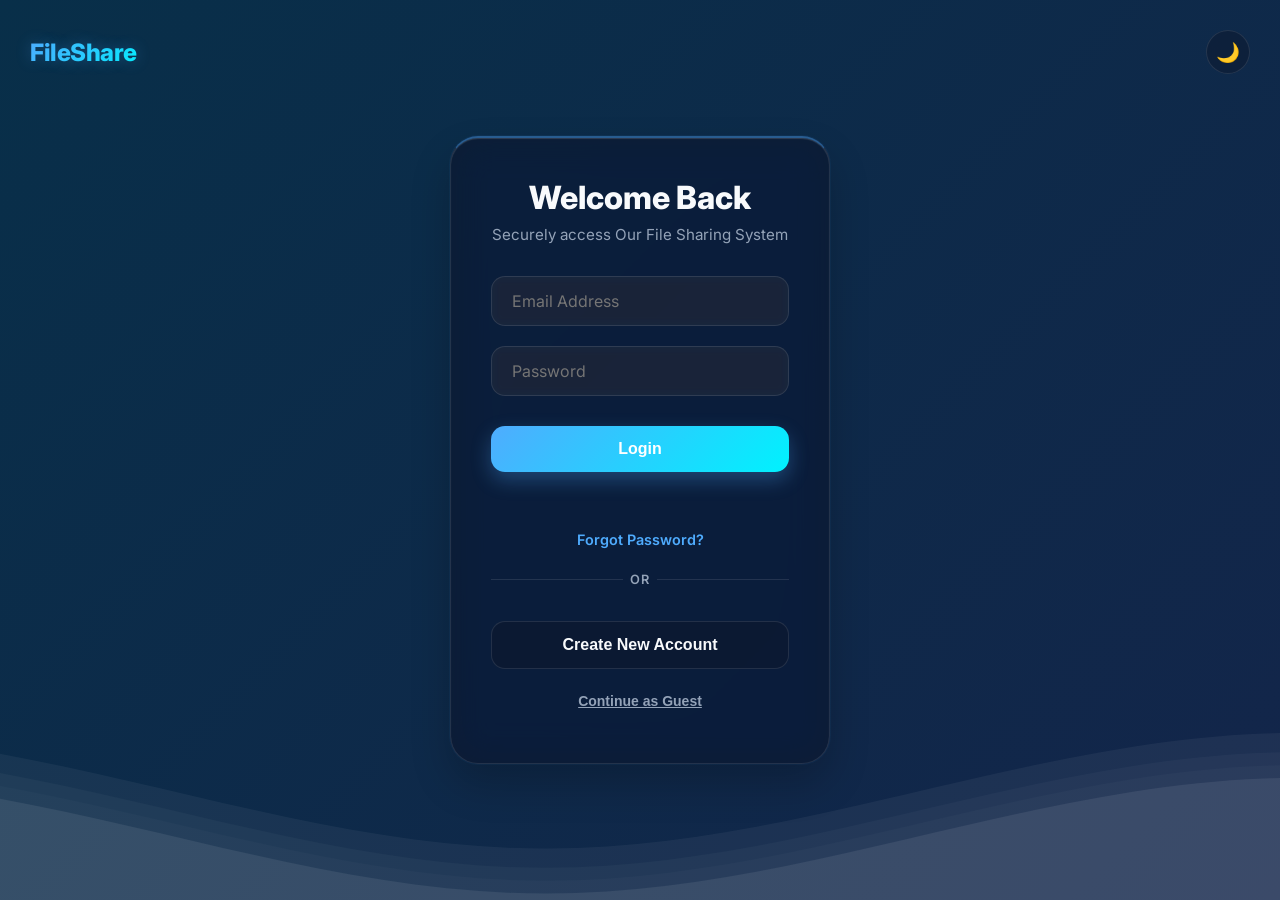
==== commit 571efe86: "p2p implemented p2p connections and big fixes" ====
--- a/Frontend/Dashboard/index.html
+++ b/Frontend/Dashboard/index.html
@@ -7,6 +7,7 @@
   <link href="https://fonts.googleapis.com/css2?family=Inter:wght@400;500;600;700&display=swap" rel="stylesheet">
   <link rel="stylesheet" href="https://cdnjs.cloudflare.com/ajax/libs/font-awesome/6.5.0/css/all.min.css">
   <link rel="stylesheet" href="style.css">
+  <link rel="stylesheet" href="style_friends.css">
   <script>if (!localStorage.getItem('username')) window.location.href = '../Login page/index.html';</script>
   <style>
     /* Storage usage bar on dashboard */
@@ -27,7 +28,8 @@
     .storage-icon { font-size: 22px; color: #4facfe; filter: drop-shadow(0 0 6px rgba(79,172,254,0.5)); }
     .storage-info { flex: 1; min-width: 180px; }
     .storage-label { font-size: 13px; font-weight: 600; color: var(--text-main); margin-bottom: 8px; display: flex; justify-content: space-between; }
-    .storage-track { height: 7px; background: rgba(255,255,255,0.1); border-radius: 4px; overflow: hidden; }
+    .storage-track { height: 7px; background: rgba(0,0,0,0.06); border-radius: 4px; overflow: hidden; }
+    body.dark-mode .storage-track { background: rgba(255,255,255,0.1); }
     .storage-fill  { height: 100%; border-radius: 4px; background: linear-gradient(90deg, #4facfe, #00f2fe); transition: width 0.8s ease; }
     .storage-fill.warn { background: linear-gradient(90deg, #f97316, #ef4444); }
     .storage-pct { font-size: 13px; color: var(--text-muted); white-space: nowrap; }
@@ -90,8 +92,12 @@
         </div>
         <div class="user-area">
           <div class="theme-toggle" id="theme-toggle" style="cursor:pointer;font-size:20px;color:var(--text-muted);"><i class="fa-solid fa-moon"></i></div>
+          <div class="topbar-icon-btn" id="open-friends-btn" title="Friends">
+            <i class="fa-solid fa-user-group"></i>
+            <span class="badge" id="friend-request-badge" style="display:none;">0</span>
+          </div>
           <div class="notification" id="notification-bell">
-            <i class="fa-solid fa-bell"></i><span class="badge">1</span>
+            <i class="fa-solid fa-bell"></i><span class="badge">0</span>
             <div class="notification-dropdown" id="notification-dropdown">
               <div class="notification-header">
                 <h3>Notifications</h3>
@@ -141,42 +147,154 @@
       <!-- Transfer circles -->
       <div class="transfer">
         <div class="transfer-item">
-          <a href="#" style="text-decoration:none;" title="Send functionality coming soon">
+          <a href="#" style="text-decoration:none;" id="send-files-btn">
             <div class="transfer-circle"><i class="fa-regular fa-paper-plane" style="color:#0088ff;"></i></div>
           </a>
           <p>Sent</p>
         </div>
         <div class="transfer-item">
-          <a href="#" style="text-decoration:none;" title="Receive functionality coming soon">
+          <a href="#" style="text-decoration:none;" id="receive-files-btn">
             <div class="transfer-circle"><i class="fa-solid fa-download" style="color:#4facfe;"></i></div>
           </a>
           <p>Receive</p>
         </div>
       </div>
 
-      <!-- Drag & Drop Upload -->
-      <div class="upload-dropzone" id="upload-dropzone">
+
+      <div style="display:flex;align-items:center;justify-content:space-between;margin-bottom:15px;margin-top:10px;">
+        <h2 class="section-title" style="margin-bottom:0;">Recent Files</h2>
+        <a href="files.html" style="text-decoration:none;font-size:13px;color:#4facfe;font-weight:600;">View all →</a>
+      </div>
+      <div class="table-container" id="recent-files-container"></div>
+    </div>
+    
+    <!-- FRIEND BAR -->
+    <div class="friend-bar" id="friend-bar">
+      <div class="friend-bar-header">
+        <h3><i class="fa-solid fa-user-group"></i> Friends</h3>
+        <button class="close-friends-btn" id="close-friends-btn"><i class="fa-solid fa-xmark"></i></button>
+      </div>
+      <div class="friend-search-wrap">
+        <div class="friend-search-box">
+          <i class="fa-solid fa-magnifying-glass"></i>
+          <input type="text" id="friend-search-input" placeholder="Search friends...">
+        </div>
+        <button class="add-friend-trigger" id="add-friend-trigger-btn">
+          <i class="fa-solid fa-user-plus"></i> Add New Friend
+        </button>
+      </div>
+      <div class="friend-list-content" id="friend-list-content">
+        <div class="friend-section-title"><i class="fa-solid fa-clock-rotate-left"></i> Loading...</div>
+      </div>
+    </div>
+  </div>
+
+  <!-- Upload Modal (Popup) -->
+  <div class="modal-overlay" id="upload-modal">
+    <div class="modal-content upload-modal-content">
+      <button class="modal-close-btn" id="close-upload-modal"><i class="fa-solid fa-xmark"></i></button>
+      <div class="upload-dropzone" id="upload-dropzone" style="margin-top:0;">
         <i class="fa-solid fa-cloud-arrow-up"></i>
         <h3>Drag & Drop Files Here</h3>
         <p>Or click to browse your device</p>
         <input type="file" id="file-input" multiple>
         <button class="browse-btn" id="browse-btn"><i class="fa-solid fa-folder-open"></i> Browse Files</button>
+        
+        <div id="upload-actions" style="display:none; flex-direction:column; gap:10px; margin-top: 15px;">
+          <button class="browse-btn" id="start-upload-btn" style="background:linear-gradient(135deg, #a855f7, #6366f1); width:100%;">
+            <i class="fa-solid fa-cloud-arrow-up"></i> Upload to Cloud
+          </button>
+          
+          <div style="border-top: 1px dashed var(--border-glass); margin: 5px 0;"></div>
+          
+          <select id="p2p-target-username" style="padding:10px; border-radius:8px; border:1px solid var(--border-glass); background:var(--bg-glass); color:var(--text-main); font-family: inherit; width: 100%;">
+            <option value="">Select a Friend...</option>
+          </select>
+          <input class="guest-p2p" type="text" id="p2p-target-guest" placeholder="Enter Recipient's Username" style="display:none; padding:10px; border-radius:8px; border:1px solid var(--border-glass); background:var(--bg-glass); color:var(--text-main); font-family: inherit; width: 100%;" />
+          <button class="browse-btn" id="start-p2p-btn" style="background:linear-gradient(135deg, #10b981, #059669); width:100%;">
+            <i class="fa-solid fa-bolt"></i> Send Directly (P2P)
+          </button>
+        </div>
         <div class="upload-progress" id="upload-progress" style="display:none;">
           <div class="progress-bar"><div class="progress-fill" id="progress-fill"></div></div>
           <span id="progress-text">0%</span>
         </div>
         <!-- Success file list appears here -->
         <div class="upload-success-list" id="upload-success-list"></div>
-      </div>
-
-      <div style="display:flex;align-items:center;justify-content:space-between;margin-bottom:15px;margin-top:10px;">
-        <h2 class="section-title" style="margin-bottom:0;">Recent Files</h2>
-        <a href="files.html" style="text-decoration:none;font-size:13px;color:#4facfe;font-weight:600;">View all →</a>
-      </div>
-      <div class="table-container" id="recent-files-container"></div>
-    </div>
-  </div>
-
+
+        <!-- Suggested Friends for quick sharing -->
+        <div class="suggested-friends" id="suggested-friends-container" style="display:none; margin-top:20px;">
+        </div>
+      </div>
+    </div>
+  </div>
+
+    </div>
+  </div>
+
+  <!-- Add Friend Modal -->
+  <div class="modal-overlay" id="add-friend-modal">
+    <div class="modal-content upload-modal-content" style="width:400px; padding-top:40px;">
+      <button class="modal-close-btn" id="close-add-friend-modal"><i class="fa-solid fa-xmark"></i></button>
+      <div style="text-align:center;">
+        <i class="fa-solid fa-user-plus" style="font-size:40px; color:#4facfe; margin-bottom:15px;"></i>
+        <h3 style="margin-bottom:8px; font-weight:700;">Add New Friend</h3>
+        <p style="font-size:13px; color:var(--text-muted); margin-bottom:20px;">Search for a user by their username</p>
+        <div class="form-group" style="text-align:left;">
+          <div class="greeting-container" style="display:flex; align-items:center; gap:10px;">
+            <div class="user-greeting" id="display-name" style="font-size: 20px; font-weight: 600;">Welcome</div>
+            <span id="guest-badge" style="display:none; background: #ef4444; color: white; padding: 2px 6px; border-radius: 4px; font-size: 11px; text-transform: uppercase; font-weight: bold;">Guest</span>
+          </div>
+          <label style="font-size:12px; font-weight:600; color:var(--text-muted); margin-bottom:6px; display:block;">USERNAME</label>
+          <input type="text" id="add-friend-username-input" class="text-input" placeholder="e.g. sourav123">
+        </div>
+        <div id="search-result-container" style="margin-top:15px; text-align:left;"></div>
+        <button class="btn-primary" id="confirm-search-user-btn" style="width:100%; margin-top:20px; height:45px; justify-content:center; display:flex;">
+          <i class="fa-solid fa-magnifying-glass"></i> Search User
+        </button>
+      </div>
+    </div>
+  </div>
+
+  <!-- P2P Receive Modal -->
+  <div class="modal-overlay" id="p2p-receive-modal">
+    <div class="modal-content upload-modal-content" style="width:400px; padding-top:40px; text-align:center;">
+      <i class="fa-solid fa-bolt" style="font-size:40px; color:#10b981; margin-bottom:15px;"></i>
+      <h3 style="margin-bottom:8px; font-weight:700;">Incoming File Transfer</h3>
+      <p style="font-size:13px; color:var(--text-muted); margin-bottom:20px;" id="p2p-sender-text">Someone wants to send you a file.</p>
+      
+      <div style="display:flex; gap:10px; justify-content:center;" id="p2p-action-buttons">
+        <button class="btn-primary" id="accept-p2p-btn" style="background:#10b981; flex:1;">Accept</button>
+        <button class="btn-primary" id="reject-p2p-btn" style="background:#ef4444; flex:1;">Reject</button>
+      </div>
+      
+      <div class="upload-progress" id="p2p-receive-progress" style="display:none; margin-top:20px;">
+        <div class="progress-bar"><div class="progress-fill" id="p2p-receive-fill"></div></div>
+        <span id="p2p-receive-pct">0%</span>
+        <div id="p2p-receive-status" style="font-size:12px; color:var(--text-muted); margin-top:8px;">Transferring...</div>
+      </div>
+    </div>
+  </div>
+
+  <!-- Guest Upgrade Modal -->
+  <div class="modal-overlay" id="guest-upgrade-modal">
+    <div class="modal-content upload-modal-content" style="width:400px; padding-top:40px;">
+      <button class="modal-close-btn" id="close-guest-upgrade-modal"><i class="fa-solid fa-xmark"></i></button>
+      <div style="text-align:center;">
+        <i class="fa-solid fa-star" style="font-size:40px; color:#f59e0b; margin-bottom:15px;"></i>
+        <h3 style="margin-bottom:8px; font-weight:700;">File Sent Successfully!</h3>
+        <p style="font-size:13px; color:var(--text-muted); margin-bottom:20px;">You are currently using a temporary Guest Account. Upgrade to a full account to save your files permanently, add friends, and claim a personalized username!</p>
+        <button class="btn-primary" onclick="window.location.href='../Signup page/index.html'" style="width:100%; margin-top:10px; height:45px; justify-content:center; display:flex; background: linear-gradient(135deg, #d946ef, #a855f7);">
+          <i class="fa-solid fa-user-plus"></i> Create Full Account
+        </button>
+        <button id="dismiss-upgrade-btn" style="background:transparent; border:none; color:var(--text-muted); font-size:12px; margin-top:15px; cursor:pointer; text-decoration:underline;">
+          Maybe Later
+        </button>
+      </div>
+    </div>
+  </div>
+
+  <script src="webrtc.js"></script>
   <script src="script.js"></script>
   <script>
     document.addEventListener('DOMContentLoaded', () => {
--- a/Frontend/Dashboard/style.css
+++ b/Frontend/Dashboard/style.css
@@ -5,21 +5,21 @@
 }
 
 :root {
-  /* Light Mode Variables - Soft Animated Gradient */
-  --bg-body-1: #e0c3fc;
-  --bg-body-2: #8ec5fc;
-  --bg-body-3: #e0f2fe;
+  /* Light Mode Variables - High Visibility Aesthetic */
+  --bg-body-1: #fdfbfb;
+  --bg-body-2: #f3f4f6;
+  --bg-body-3: #fff1f2; 
   
-  /* Glass & Neon Variables (Light) */
-  --bg-glass: rgba(255, 255, 255, 0.4);
-  --bg-glass-heavy: rgba(255, 255, 255, 0.65);
-  --border-glass: rgba(255, 255, 255, 0.6);
-  --reflection: inset 0 1px 1px rgba(255, 255, 255, 0.9);
-  --neon-glow: rgba(59, 130, 246, 0.4);
+  /* Refined Panel Variables (Light) */
+  --bg-glass: rgba(255, 255, 255, 0.85); 
+  --bg-glass-heavy: rgba(255, 255, 255, 0.98); 
+  --border-glass: rgba(0, 0, 0, 0.12); 
+  --reflection: inset 0 1px 1px rgba(255, 255, 255, 1);
+  --neon-glow: rgba(0, 0, 0, 0.05); 
   
-  --text-main: #1e293b;
-  --text-muted: #475569;
-  --hover-btn: rgba(255, 255, 255, 0.8);
+  --text-main: #0f172a; 
+  --text-muted: #4b5563; 
+  --hover-btn: rgba(0, 0, 0, 0.04);
 }
 
 body.dark-mode {
@@ -53,29 +53,39 @@
   overflow-x: hidden;
 }
 
-/* Ambient floating orbs behind everything */
+/* Ambient floating orbs - Subtler in light mode */
 body::before, body::after {
   content: '';
   position: fixed;
   border-radius: 50%;
-  filter: blur(80px);
+  filter: blur(100px);
   pointer-events: none;
   z-index: 0;
+  opacity: 0.4; /* Soften for light mode */
 }
 body::before {
-  width: 520px; height: 520px;
+  width: 400px; height: 400px;
+  background: radial-gradient(circle, rgba(96, 165, 250, 0.1), transparent 70%);
+  top: -100px; left: -100px;
+  animation: floatOrb1 25s ease-in-out infinite alternate;
+}
+body::after {
+  width: 350px; height: 350px;
+  background: radial-gradient(circle, rgba(244, 114, 182, 0.08), transparent 70%);
+  bottom: -80px; right: -80px;
+  animation: floatOrb2 30s ease-in-out infinite alternate;
+}
+body.dark-mode::before, body.dark-mode::after {
+  opacity: 1;
+}
+body.dark-mode::before {
   background: radial-gradient(circle, rgba(79,172,254,0.18), transparent 70%);
-  top: -120px; left: -120px;
-  animation: floatOrb1 20s ease-in-out infinite alternate;
-}
-body::after {
-  width: 420px; height: 420px;
+}
+body.dark-mode::after {
   background: radial-gradient(circle, rgba(168,85,247,0.15), transparent 70%);
-  bottom: -90px; right: -90px;
-  animation: floatOrb2 25s ease-in-out infinite alternate;
-}
-@keyframes floatOrb1 { from { transform: translate(0,0); } to { transform: translate(60px, 40px); } }
-@keyframes floatOrb2 { from { transform: translate(0,0); } to { transform: translate(-50px, -30px); } }
+}
+@keyframes floatOrb1 { from { transform: translate(0,0); } to { transform: translate(40px, 30px); } }
+@keyframes floatOrb2 { from { transform: translate(0,0); } to { transform: translate(-40px, -20px); } }
 
 @keyframes gradientBG {
   0% { background-position: 0% 50%; }
@@ -94,8 +104,12 @@
   backdrop-filter: blur(16px) saturate(120%);
   -webkit-backdrop-filter: blur(16px) saturate(120%);
   border: 1px solid var(--border-glass);
+  box-shadow: 0 4px 6px -1px rgba(0, 0, 0, 0.02), 0 2px 4px -2px rgba(0, 0, 0, 0.02);
+  transition: all 0.3s ease;
+}
+
+body.dark-mode .glass-panel {
   box-shadow: 0 8px 32px 0 rgba(0, 0, 0, 0.1), var(--reflection);
-  transition: all 0.3s ease;
 }
 
 /* SIDEBAR */
@@ -109,8 +123,8 @@
   display: flex;
   flex-direction: column;
   z-index: 10;
-  box-shadow: 4px 0 24px rgba(0,0,0,0.05), var(--reflection);
-  height: 100vh; /* Ensure full height */
+  box-shadow: 2px 0 10px rgba(0,0,0,0.02), var(--reflection);
+  height: 100vh;
 }
 
 .logo {
@@ -120,7 +134,11 @@
   display: flex;
   align-items: center;
   gap: 10px;
-  text-shadow: 0 0 10px var(--neon-glow); /* Neon text glow */
+  font-weight: 800;
+  letter-spacing: -0.5px;
+}
+body.dark-mode .logo {
+  text-shadow: 0 0 10px var(--neon-glow);
 }
 
 .sidebar ul { 
@@ -194,13 +212,15 @@
 
 .sidebar li.active a {
   color: var(--text-main);
-  background: linear-gradient(90deg, rgba(79,172,254,0.15) 0%, transparent 100%);
+  background: linear-gradient(90deg, rgba(79,172,254,0.08) 0%, transparent 100%);
   border-left: 4px solid #4facfe;
   padding-left: 21px;
+  font-weight: 600;
+}
+body.dark-mode .sidebar li.active a {
+  background: linear-gradient(90deg, rgba(79,172,254,0.15) 0%, transparent 100%);
   box-shadow: inset 15px 0 20px -15px var(--neon-glow);
   text-shadow: 0 0 8px rgba(255,255,255,0.3);
-  font-weight: 600;
-  letter-spacing: 0.01em;
 }
 
 .sidebar li.active i {
@@ -242,22 +262,28 @@
 
 .search-bar input {
   width: 100%;
-  padding: 10px 10px 10px 40px;
+  padding: 12px 12px 12px 45px;
   border: 1px solid var(--border-glass);
-  border-radius: 12px;
-  background: rgba(255, 255, 255, 0.1);
+  border-radius: 14px;
+  background: var(--bg-glass);
   color: var(--text-main);
   outline: none;
   font-family: inherit;
-  backdrop-filter: blur(5px);
   transition: all 0.3s ease;
-  box-shadow: var(--reflection);
 }
 
 .search-bar input:focus {
   border-color: #4facfe;
+  background: var(--bg-glass-heavy);
+}
+
+body.dark-mode .search-bar input {
+  backdrop-filter: blur(5px);
+  box-shadow: var(--reflection);
+}
+
+body.dark-mode .search-bar input:focus {
   box-shadow: 0 0 15px var(--neon-glow), var(--reflection);
-  background: rgba(255, 255, 255, 0.2);
 }
 
 .user-area {
@@ -288,7 +314,10 @@
   font-weight: bold;
   padding: 2px 6px;
   border-radius: 50%;
-  box-shadow: 0 0 10px rgba(239, 68, 68, 0.6); /* Neon red */
+  box-shadow: 0 2px 4px rgba(239, 68, 68, 0.2);
+}
+body.dark-mode .badge {
+  box-shadow: 0 0 10px rgba(239, 68, 68, 0.6);
 }
 
 .user-profile {
@@ -309,13 +338,14 @@
 }
 
 .card {
-  padding: 20px;
-  border-radius: 16px;
+  padding: 24px;
+  border-radius: 20px;
   display: flex;
   align-items: center;
   gap: 15px;
   position: relative;
   overflow: hidden;
+  box-shadow: 0 4px 6px -1px rgba(0, 0, 0, 0.02), 0 2px 4px -2px rgba(0, 0, 0, 0.02);
 }
 
 /* Shimmer overlay on card hover */
@@ -333,26 +363,40 @@
 .card:hover::after { opacity: 1; }
 
 .card:hover {
-  transform: translateY(-3px);
+  transform: translateY(-4px);
+  box-shadow: 0 20px 25px -5px rgba(0, 0, 0, 0.05), 0 8px 10px -6px rgba(0, 0, 0, 0.05);
+}
+
+body.dark-mode .card {
+  border: none;
+}
+
+body.dark-mode .card:hover {
   box-shadow: 0 12px 40px 0 rgba(0, 0, 0, 0.15), var(--reflection), 0 0 20px var(--neon-glow);
 }
 
 .card-icon {
-  width: 50px;
-  height: 50px;
-  border-radius: 12px;
+  width: 54px;
+  height: 54px;
+  border-radius: 14px;
   display: flex;
   align-items: center;
   justify-content: center;
-  font-size: 22px;
+  font-size: 24px;
+}
+
+.card-icon.blue { background: #eff6ff; color: #3b82f6; }
+.card-icon.green { background: #f0fdf4; color: #22c55e; }
+.card-icon.light-blue { background: #f0f9ff; color: #0ea5e9; }
+.card-icon.purple { background: #faf5ff; color: #a855f7; }
+
+body.dark-mode .card-icon {
   border: 1px solid rgba(255,255,255,0.2);
 }
-
-/* Neon glow for icons */
-.card-icon.blue { background: rgba(59, 130, 246, 0.15); color: #3b82f6; box-shadow: inset 0 0 10px rgba(59,130,246,0.2), 0 0 15px rgba(59,130,246,0.3); }
-.card-icon.green { background: rgba(34, 197, 94, 0.15); color: #22c55e; box-shadow: inset 0 0 10px rgba(34,197,94,0.2), 0 0 15px rgba(34,197,94,0.3); }
-.card-icon.light-blue { background: rgba(14, 165, 233, 0.15); color: #0ea5e9; box-shadow: inset 0 0 10px rgba(14,165,233,0.2), 0 0 15px rgba(14,165,233,0.3); }
-.card-icon.purple { background: rgba(168, 85, 247, 0.15); color: #a855f7; box-shadow: inset 0 0 10px rgba(168,85,247,0.2), 0 0 15px rgba(168,85,247,0.3); }
+body.dark-mode .card-icon.blue { background: rgba(59, 130, 246, 0.15); box-shadow: inset 0 0 10px rgba(59,130,246,0.2), 0 0 15px rgba(59,130,246,0.3); }
+body.dark-mode .card-icon.green { background: rgba(34, 197, 94, 0.15); box-shadow: inset 0 0 10px rgba(34,197,94,0.2), 0 0 15px rgba(34,197,94,0.3); }
+body.dark-mode .card-icon.light-blue { background: rgba(14, 165, 233, 0.15); box-shadow: inset 0 0 10px rgba(14,165,233,0.2), 0 0 15px rgba(14,165,233,0.3); }
+body.dark-mode .card-icon.purple { background: rgba(168, 85, 247, 0.15); box-shadow: inset 0 0 10px rgba(168,85,247,0.2), 0 0 15px rgba(168,85,247,0.3); }
 
 .card-info p {
   font-size: 13px;
@@ -390,6 +434,9 @@
 
 .transfer-circle:hover {
   transform: translateY(-5px);
+  box-shadow: 0 15px 30px rgba(0,0,0,0.05);
+}
+body.dark-mode .transfer-circle:hover {
   box-shadow: 0 15px 35px rgba(0,0,0,0.1), var(--reflection), 0 0 30px var(--neon-glow);
 }
 
@@ -401,16 +448,17 @@
 
 /* RECENT FILES TABLE */
 .section-title {
-  font-size: 19px;
+  font-size: 20px;
   font-weight: 700;
-  letter-spacing: -0.3px;
-  color: var(--text-main);
-  margin-bottom: 15px;
+  letter-spacing: -0.4px;
+  color: var(--text-main);
+  margin-bottom: 20px;
+}
+body.dark-mode .section-title {
   background: linear-gradient(135deg, var(--text-main) 40%, var(--text-muted));
   -webkit-background-clip: text;
   background-clip: text;
   -webkit-text-fill-color: transparent;
-  text-shadow: none;
 }
 
 .table-container {
@@ -441,8 +489,9 @@
 }
 
 /* Soft hover effect for table rows */
-tbody tr { transition: background-color 0.2s ease; }
-tbody tr:hover { background: rgba(255, 255, 255, 0.05); }
+tbody tr { transition: background-color 0.2s ease; border-bottom: 1px solid rgba(0,0,0,0.02); }
+tbody tr:hover { background: rgba(0, 0, 0, 0.02); }
+body.dark-mode tbody tr:hover { background: rgba(255, 255, 255, 0.05); }
 
 td i {
   font-size: 18px;
@@ -553,6 +602,43 @@
   max-width: 90%;
 }
 
+.upload-modal-content {
+  background: var(--bg-glass-heavy);
+  backdrop-filter: blur(25px) saturate(120%);
+  -webkit-backdrop-filter: blur(25px) saturate(120%);
+  border: 1px solid var(--border-glass);
+  box-shadow: 0 20px 50px rgba(0,0,0,0.2), var(--reflection);
+  padding: 40px 30px 30px;
+  border-radius: 24px;
+  width: 480px;
+  max-width: 95%;
+  position: relative;
+  transform: scale(0.9) translateY(20px);
+  transition: all 0.4s cubic-bezier(0.34, 1.56, 0.64, 1);
+}
+
+.modal-overlay.active .upload-modal-content {
+  transform: scale(1) translateY(0);
+}
+
+.modal-close-btn {
+  position: absolute;
+  top: 15px;
+  right: 15px;
+  background: transparent;
+  border: none;
+  color: var(--text-muted);
+  font-size: 20px;
+  cursor: pointer;
+  transition: all 0.2s ease;
+  z-index: 10;
+}
+
+.modal-close-btn:hover {
+  color: #ef4444;
+  transform: rotate(90deg);
+}
+
 /* ================= GLOBAL FORM STYLES ================= */
 .form-group {
   margin-bottom: 20px;
@@ -562,54 +648,85 @@
 }
 
 .text-input, .file-input {
-  padding: 12px;
-  border: 1px solid var(--border-glass);
-  border-radius: 10px;
-  background: rgba(255, 255, 255, 0.05);
+  padding: 12px 14px;
+  border: 1px solid rgba(0,0,0,0.12);
+  border-radius: 12px;
+  background: #fff;
   color: var(--text-main);
   font-family: inherit;
   font-size: 14px;
   outline: none;
   transition: all 0.3s ease;
   width: 100%;
+}
+
+.text-input:focus, .file-input:focus {
+  border-color: #3b82f6;
+  background: #fff;
+  box-shadow: 0 0 0 4px rgba(59, 130, 246, 0.1);
+}
+
+body.dark-mode .text-input, body.dark-mode .file-input {
+  background: rgba(255, 255, 255, 0.05);
+  border: 1px solid var(--border-glass);
   box-shadow: inset 0 2px 4px rgba(0,0,0,0.05);
 }
 
-.text-input:focus, .file-input:focus {
+body.dark-mode .text-input:focus, body.dark-mode .file-input:focus {
   border-color: #4facfe;
+  background: rgba(255, 255, 255, 0.15);
   box-shadow: 0 0 15px var(--neon-glow), inset 0 2px 4px rgba(0,0,0,0.05);
-  background: rgba(255, 255, 255, 0.15);
 }
 
 .btn-primary {
-  background: linear-gradient(135deg, #4facfe 0%, #00f2fe 100%);
+  background: linear-gradient(135deg, #4facfe 0%, #3b82f6 100%);
   color: white;
   border: none;
-  padding: 10px 20px;
-  border-radius: 8px;
+  padding: 10px 24px;
+  border-radius: 10px;
   cursor: pointer;
   font-weight: 600;
-  box-shadow: 0 4px 15px rgba(79, 172, 254, 0.4), var(--reflection);
+  box-shadow: 0 4px 12px rgba(59, 130, 246, 0.15);
   transition: all 0.2s ease;
 }
 
 .btn-primary:hover {
   transform: translateY(-2px);
+  box-shadow: 0 8px 20px rgba(59, 130, 246, 0.25);
+}
+
+body.dark-mode .btn-primary {
+  background: linear-gradient(135deg, #4facfe 0%, #00f2fe 100%);
+  box-shadow: 0 4px 15px rgba(79, 172, 254, 0.4), var(--reflection);
+}
+
+body.dark-mode .btn-primary:hover {
   box-shadow: 0 8px 25px rgba(79, 172, 254, 0.6), var(--reflection);
 }
 
 .btn-cancel {
+  background: #f8fafc;
+  border: 1px solid rgba(0,0,0,0.1);
+  padding: 10px 24px;
+  border-radius: 10px;
+  cursor: pointer;
+  color: #475569;
+  font-weight: 500;
+  transition: all 0.2s ease;
+}
+
+.btn-cancel:hover { 
+  background: #f1f5f9; 
+  color: #0f172a;
+  border-color: rgba(0,0,0,0.15);
+}
+
+body.dark-mode .btn-cancel {
   background: rgba(255, 255, 255, 0.1);
   border: 1px solid var(--border-glass);
-  padding: 10px 20px;
-  border-radius: 8px;
-  cursor: pointer;
-  color: var(--text-main);
-  font-weight: 500;
-  transition: all 0.2s ease;
-}
-
-.btn-cancel:hover { background: rgba(255, 255, 255, 0.2); }
+  color: var(--text-main);
+}
+body.dark-mode .btn-cancel:hover { background: rgba(255, 255, 255, 0.2); }
 
 /* INJECT GLASS CLASS INTO HTML COMPONENTS */
 .topbar, .card, .transfer-circle, .table-container, .profile-dropdown, .modal-content,
@@ -1211,4 +1328,6 @@
   backdrop-filter: blur(25px) saturate(150%);
   -webkit-backdrop-filter: blur(25px) saturate(150%);
   box-shadow: 0 15px 40px rgba(0, 0, 0, 0.2), var(--reflection);
-}+}
+#receive-link-input { text-align: center; background: rgba(255, 255, 255, 0.08); border-color: var(--border-glass); font-weight: 500; margin-top: 10px; }
+#receive-link-input:focus { background: rgba(255, 255, 255, 0.15); box-shadow: 0 0 20px var(--neon-glow), var(--reflection); }
--- a/Frontend/Dashboard/style_friends.css
+++ b/Frontend/Dashboard/style_friends.css
@@ -0,0 +1,317 @@
+
+/* ================= FRIEND BAR (SLIDING PANEL) ================= */
+.friend-bar {
+  position: fixed;
+  top: 0;
+  right: -340px; /* Hidden by default */
+  width: 340px;
+  height: 100vh;
+  background: var(--bg-glass-heavy);
+  backdrop-filter: blur(25px) saturate(160%);
+  -webkit-backdrop-filter: blur(25px) saturate(160%);
+  border-left: 1px solid var(--border-glass);
+  z-index: 1000;
+  transition: all 0.4s cubic-bezier(0.4, 0, 0.2, 1);
+  display: flex;
+  flex-direction: column;
+  box-shadow: -10px 0 30px rgba(0,0,0,0.1);
+}
+
+.friend-bar.open {
+  right: 0;
+}
+
+.friend-bar-header {
+  padding: 24px;
+  display: flex;
+  align-items: center;
+  justify-content: space-between;
+  border-bottom: 1px solid var(--border-glass);
+}
+
+.friend-bar-header h3 {
+  font-size: 18px;
+  font-weight: 700;
+  color: var(--text-main);
+  display: flex;
+  align-items: center;
+  gap: 10px;
+}
+
+.close-friends-btn {
+  background: transparent;
+  border: none;
+  color: var(--text-muted);
+  font-size: 20px;
+  cursor: pointer;
+  transition: color 0.2s ease;
+}
+
+.close-friends-btn:hover { color: #ef4444; }
+
+.friend-search-wrap {
+  padding: 20px 24px;
+  display: flex;
+  flex-direction: column;
+  gap: 12px;
+}
+
+.friend-search-box {
+  position: relative;
+}
+
+.friend-search-box i {
+  position: absolute;
+  left: 14px;
+  top: 50%;
+  transform: translateY(-50%);
+  color: var(--text-muted);
+  font-size: 14px;
+}
+
+.friend-search-box input {
+  width: 100%;
+  padding: 10px 10px 10px 38px;
+  background: rgba(0,0,0,0.03);
+  border: 1px solid var(--border-glass);
+  border-radius: 10px;
+  color: var(--text-main);
+  font-size: 14px;
+  outline: none;
+  transition: all 0.2s ease;
+}
+
+body.dark-mode .friend-search-box input { background: rgba(255,255,255,0.05); }
+
+.friend-search-box input:focus {
+  border-color: #4facfe;
+  background: #fff;
+  box-shadow: 0 0 0 4px rgba(79, 172, 254, 0.1);
+}
+body.dark-mode .friend-search-box input:focus { background: rgba(255,255,255,0.1); }
+
+.add-friend-trigger {
+  width: 100%;
+  padding: 10px;
+  background: linear-gradient(135deg, rgba(79, 172, 254, 0.1), rgba(168, 85, 247, 0.1));
+  border: 1px dashed #4facfe;
+  border-radius: 10px;
+  color: #4facfe;
+  font-size: 13px;
+  font-weight: 600;
+  cursor: pointer;
+  display: flex;
+  align-items: center;
+  justify-content: center;
+  gap: 8px;
+  transition: all 0.2s ease;
+}
+
+.add-friend-trigger:hover {
+  background: rgba(79, 172, 254, 0.15);
+  transform: translateY(-1px);
+}
+
+.friend-list-content {
+  flex: 1;
+  overflow-y: auto;
+  padding: 0 24px 24px;
+}
+
+.friend-section-title {
+  font-size: 12px;
+  font-weight: 700;
+  color: var(--text-muted);
+  text-transform: uppercase;
+  letter-spacing: 0.05em;
+  margin: 20px 0 12px;
+  display: flex;
+  align-items: center;
+  gap: 8px;
+}
+
+.friend-card {
+  display: flex;
+  align-items: center;
+  gap: 12px;
+  padding: 10px;
+  border-radius: 12px;
+  transition: all 0.2s ease;
+  cursor: pointer;
+  margin-bottom: 4px;
+}
+
+.friend-card:hover {
+  background: var(--hover-btn);
+}
+
+.friend-avatar {
+  width: 40px;
+  height: 40px;
+  border-radius: 12px;
+  background: #e2e8f0;
+  display: flex;
+  align-items: center;
+  justify-content: center;
+  font-size: 18px;
+  color: #64748b;
+  position: relative;
+  flex-shrink: 0;
+}
+
+body.dark-mode .friend-avatar { background: rgba(255,255,255,0.1); color: #fff; }
+
+.status-dot {
+  position: absolute;
+  bottom: -2px;
+  right: -2px;
+  width: 12px;
+  height: 12px;
+  border-radius: 50%;
+  border: 2px solid #fff;
+}
+
+body.dark-mode .status-dot { border-color: #1e293b; }
+
+.status-dot.online { background: #22c55e; box-shadow: 0 0 8px #22c55e; }
+.status-dot.offline { background: #94a3b8; }
+
+.friend-info {
+  flex: 1;
+  min-width: 0;
+}
+
+.friend-name {
+  font-size: 14px;
+  font-weight: 600;
+  color: var(--text-main);
+  white-space: nowrap;
+  overflow: hidden;
+  text-overflow: ellipsis;
+}
+
+.friend-status-text {
+  font-size: 12px;
+  color: var(--text-muted);
+}
+
+.friend-actions {
+  display: flex;
+  gap: 6px;
+}
+
+.friend-action-btn {
+  width: 28px;
+  height: 28px;
+  border-radius: 8px;
+  display: flex;
+  align-items: center;
+  justify-content: center;
+  font-size: 12px;
+  cursor: pointer;
+  transition: all 0.2s ease;
+  border: 1px solid transparent;
+}
+
+.friend-action-btn.accept { background: rgba(34, 197, 94, 0.1); color: #22c55e; border-color: rgba(34, 197, 94, 0.2); }
+.friend-action-btn.accept:hover { background: #22c55e; color: white; }
+
+.friend-action-btn.decline { background: rgba(239, 68, 68, 0.1); color: #ef4444; border-color: rgba(239, 68, 68, 0.2); }
+.friend-action-btn.decline:hover { background: #ef4444; color: white; }
+
+/* Topbar icon button style */
+.topbar-icon-btn {
+  width: 42px;
+  height: 42px;
+  border-radius: 12px;
+  display: flex;
+  align-items: center;
+  justify-content: center;
+  background: var(--bg-glass);
+  border: 1px solid var(--border-glass);
+  color: var(--text-main);
+  cursor: pointer;
+  position: relative;
+  transition: all 0.2s ease;
+  font-size: 18px;
+}
+
+.topbar-icon-btn:hover {
+  background: var(--hover-btn);
+  transform: translateY(-2px);
+  box-shadow: 0 4px 12px rgba(0,0,0,0.05);
+}
+
+.topbar-icon-btn .badge {
+  position: absolute;
+  top: -4px;
+  right: -4px;
+  background: #ef4444;
+  color: white;
+  font-size: 10px;
+  font-weight: bold;
+  padding: 2px 6px;
+  border-radius: 10px;
+  border: 2px solid #fff;
+}
+body.dark-mode .topbar-icon-btn .badge { border-color: #1e293b; }
+
+/* Suggested friends in upload */
+.suggested-friends {
+  margin-top: 20px;
+  text-align: left;
+}
+
+.suggested-friends h4 {
+  font-size: 13px;
+  color: var(--text-muted);
+  margin-bottom: 10px;
+  text-transform: uppercase;
+  letter-spacing: 0.05em;
+}
+
+.suggested-list {
+  display: flex;
+  gap: 10px;
+  overflow-x: auto;
+  padding-bottom: 8px;
+}
+
+.suggested-item {
+  display: flex;
+  flex-direction: column;
+  align-items: center;
+  gap: 6px;
+  cursor: pointer;
+  min-width: 60px;
+}
+
+.suggested-avatar {
+  width: 48px;
+  height: 48px;
+  border-radius: 50%;
+  border: 2px solid transparent;
+  transition: all 0.2s ease;
+  background: rgba(0,0,0,0.05);
+  display: flex;
+  align-items: center;
+  justify-content: center;
+  font-size: 20px;
+  color: var(--text-muted);
+}
+
+.suggested-item.selected .suggested-avatar {
+  border-color: #4facfe;
+  background: rgba(79, 172, 254, 0.1);
+  color: #4facfe;
+}
+
+.suggested-name {
+  font-size: 11px;
+  font-weight: 600;
+  color: var(--text-main);
+  max-width: 60px;
+  text-overflow: ellipsis;
+  overflow: hidden;
+  white-space: nowrap;
+}
